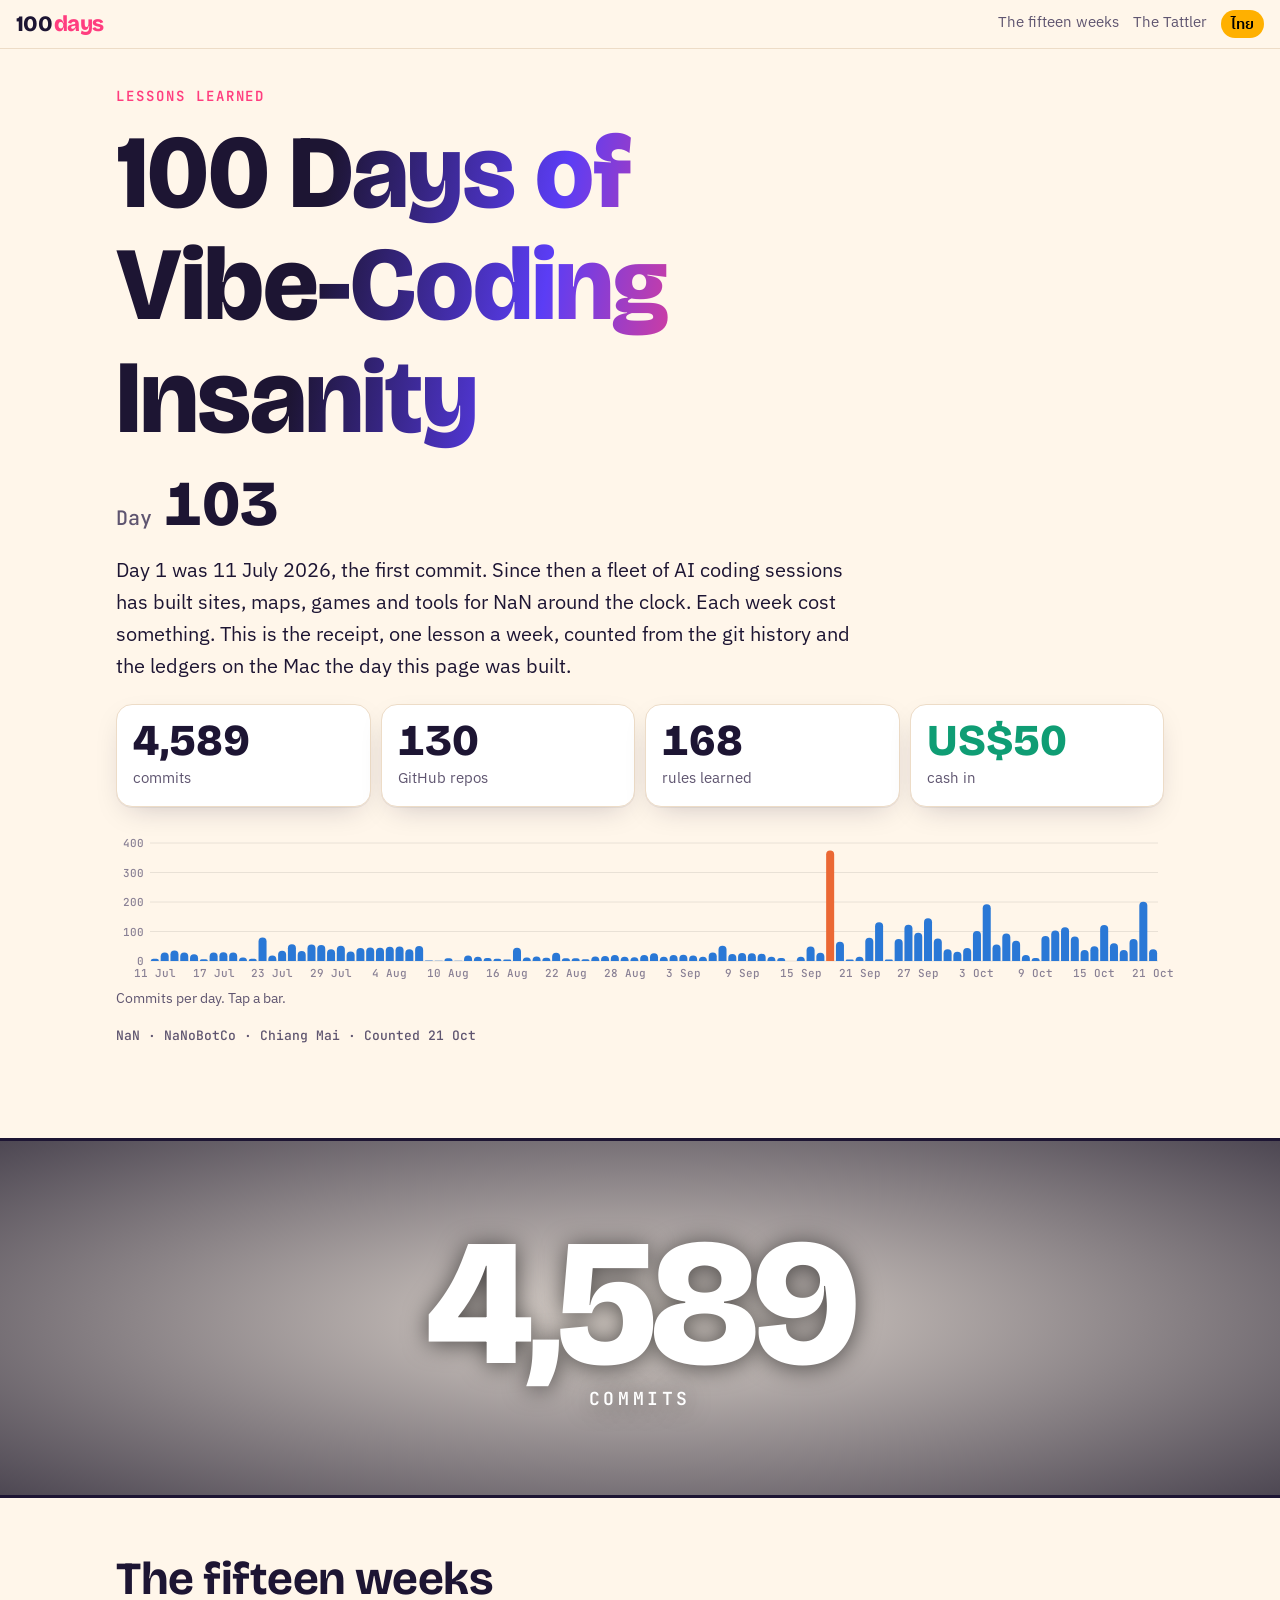
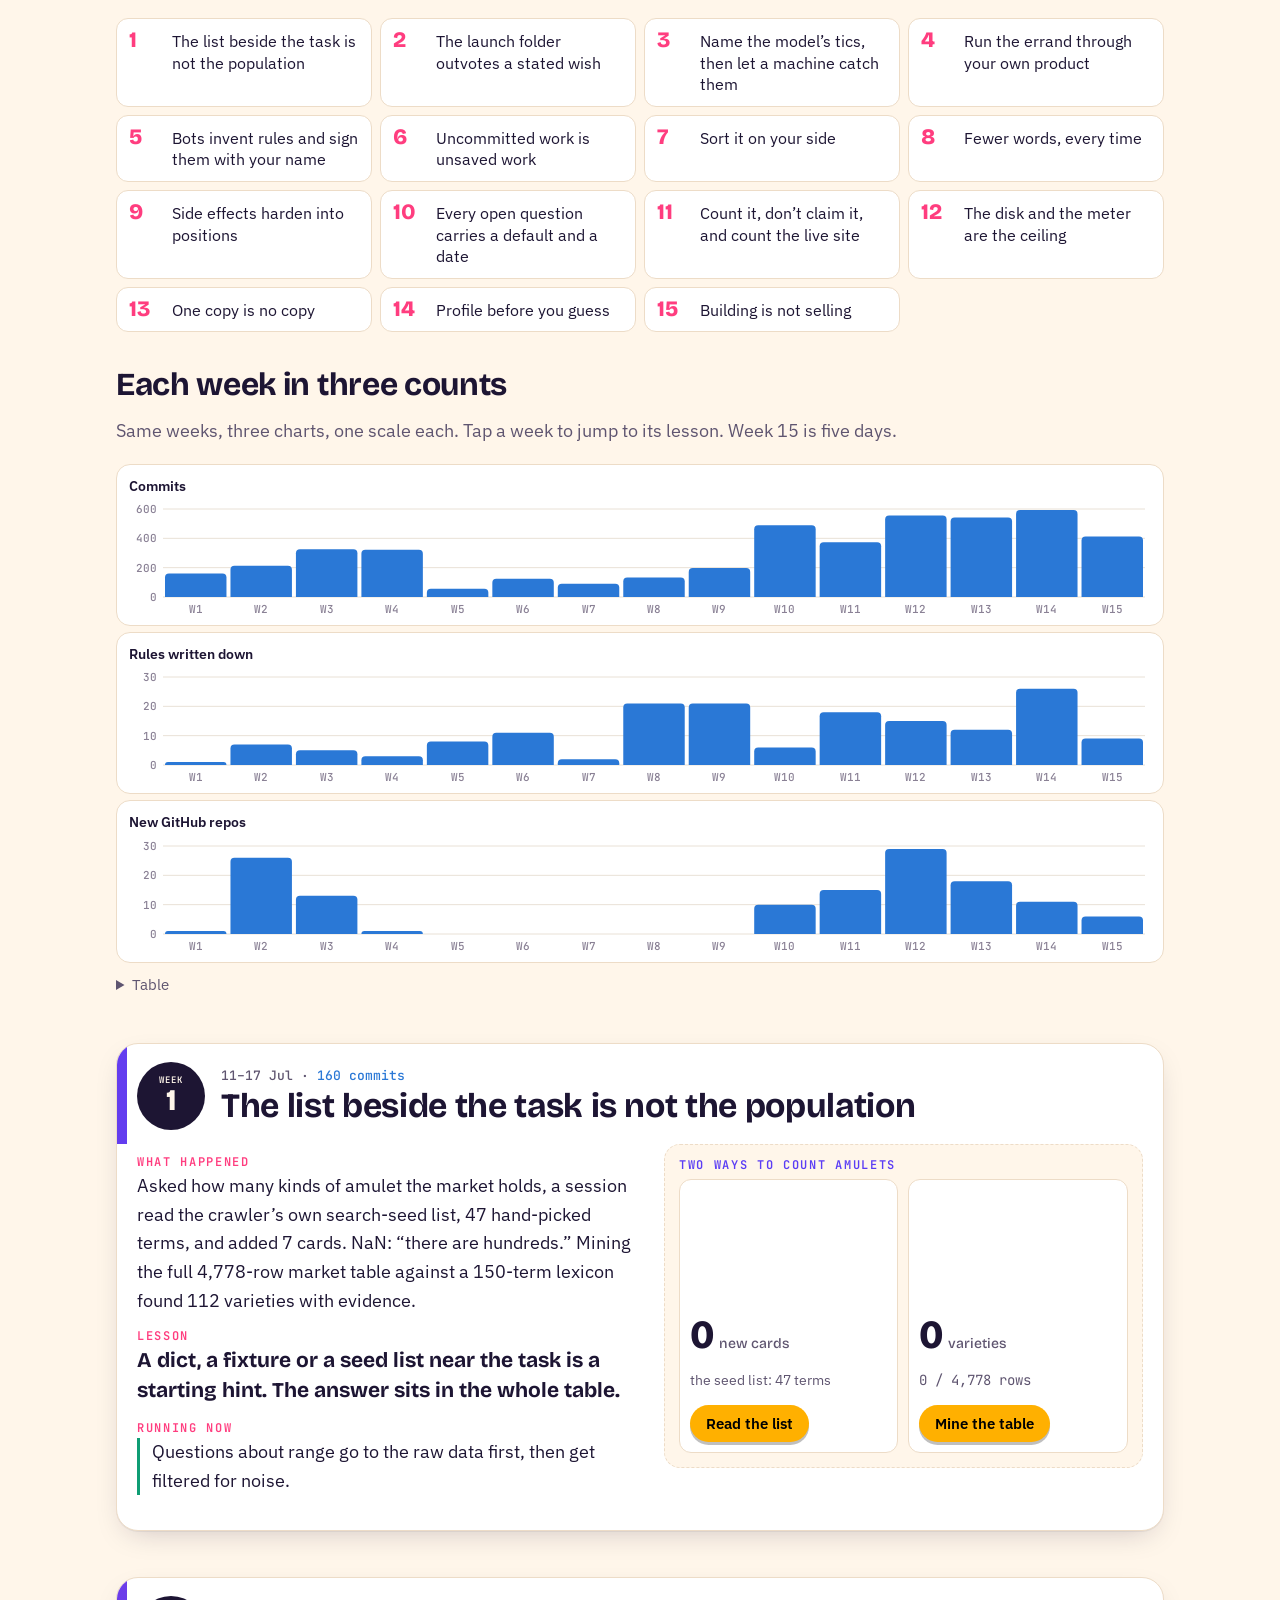
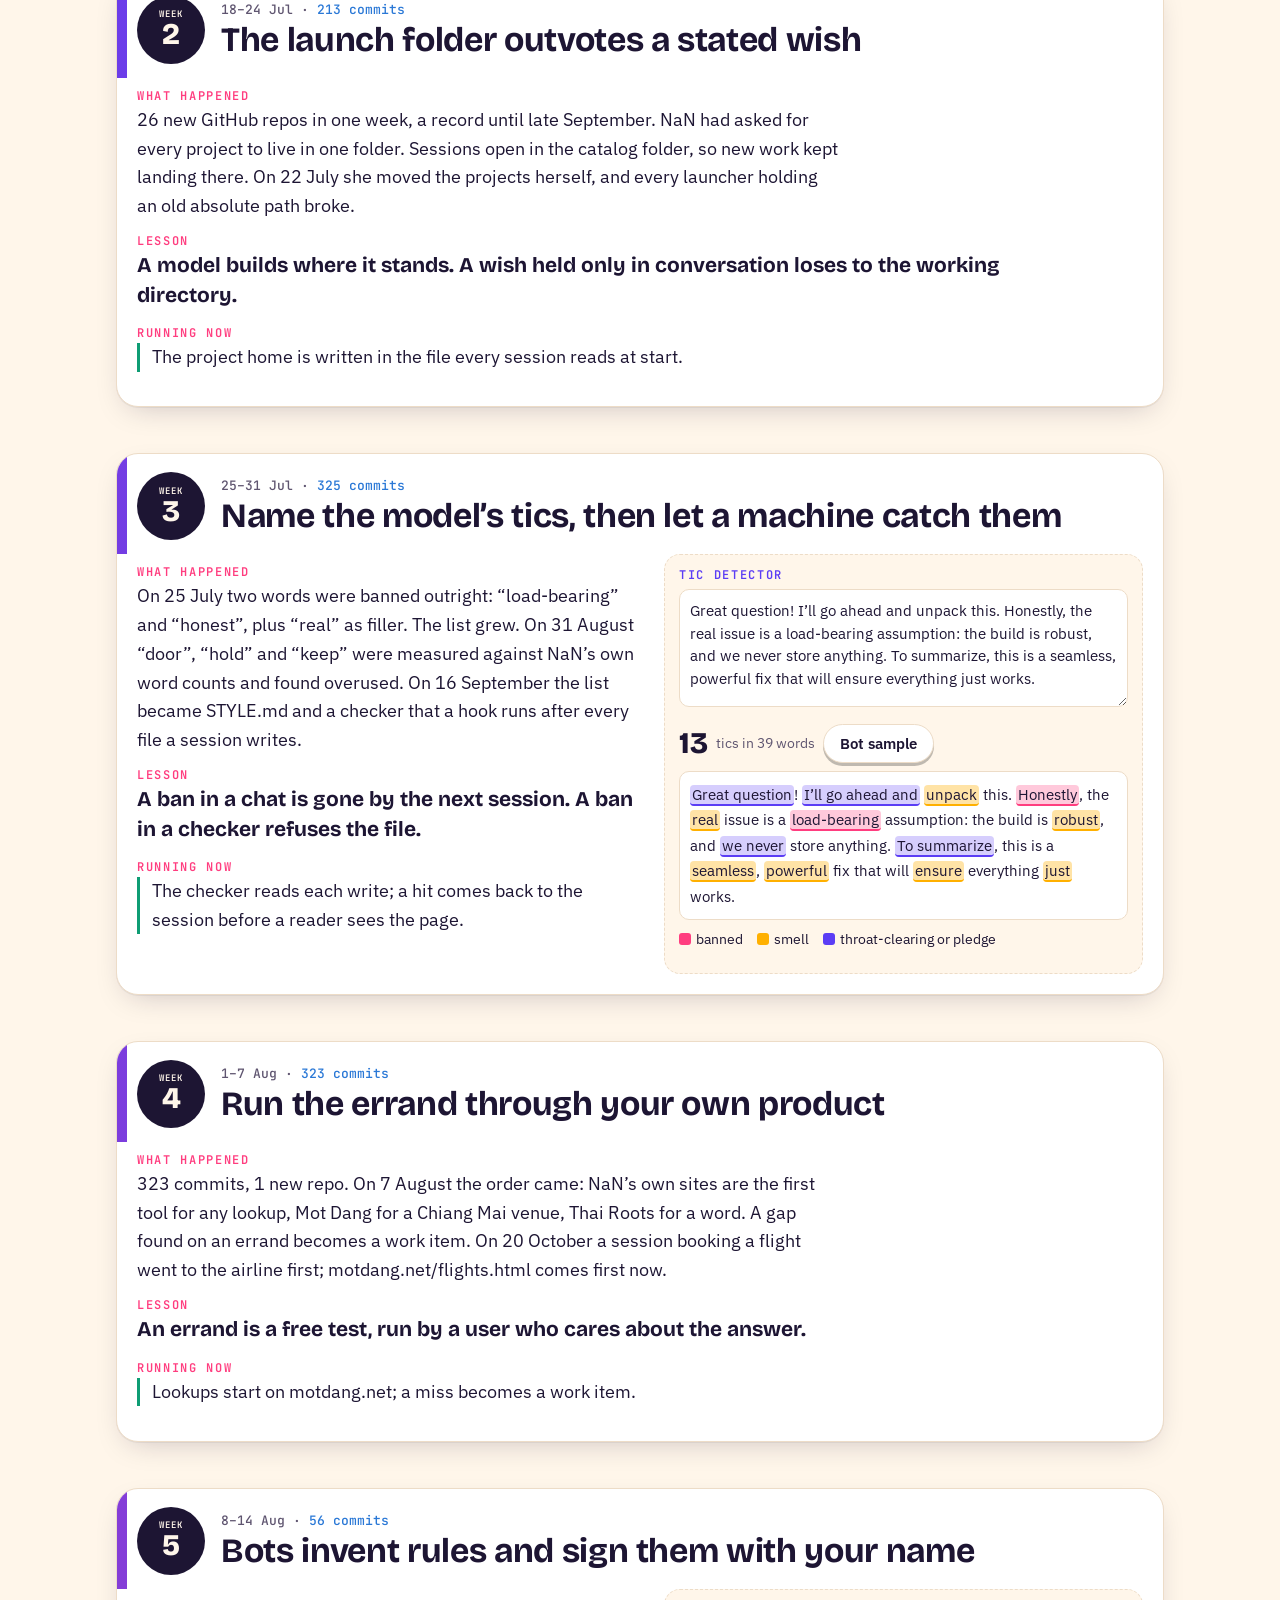
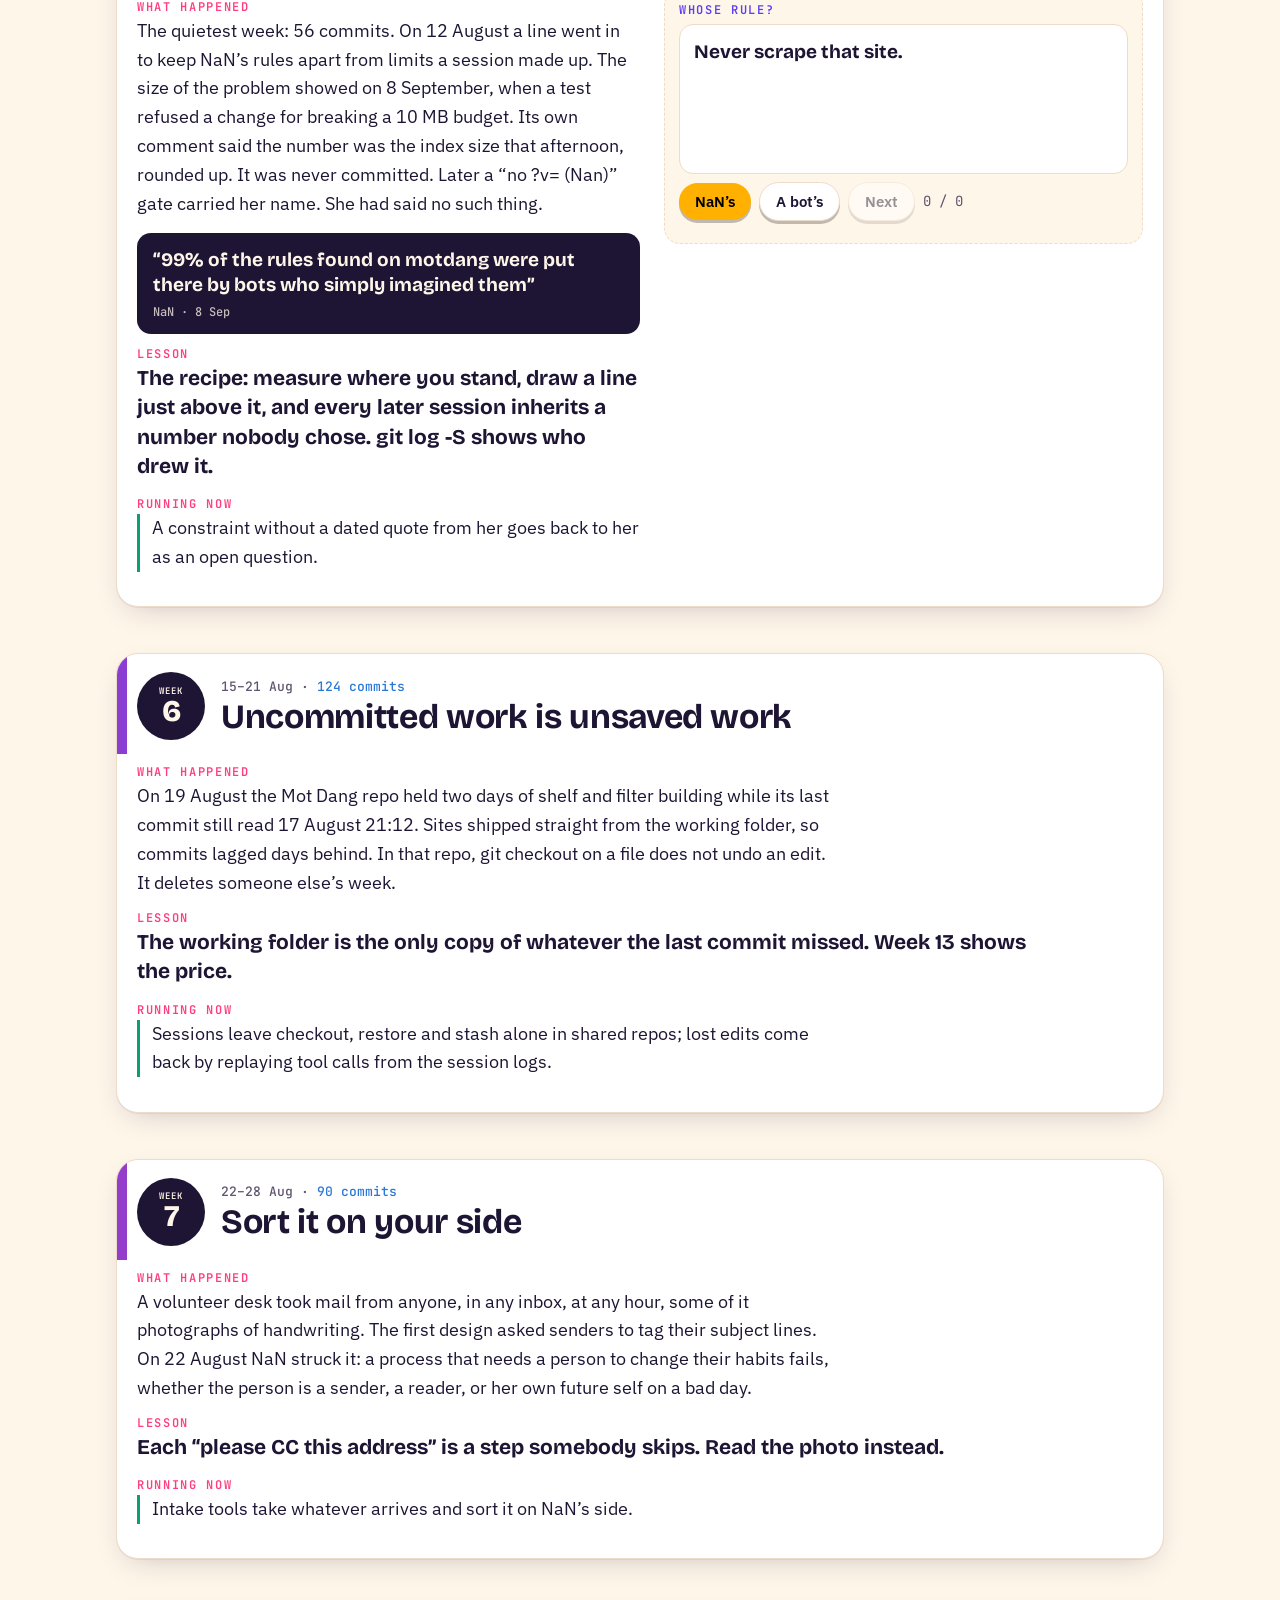
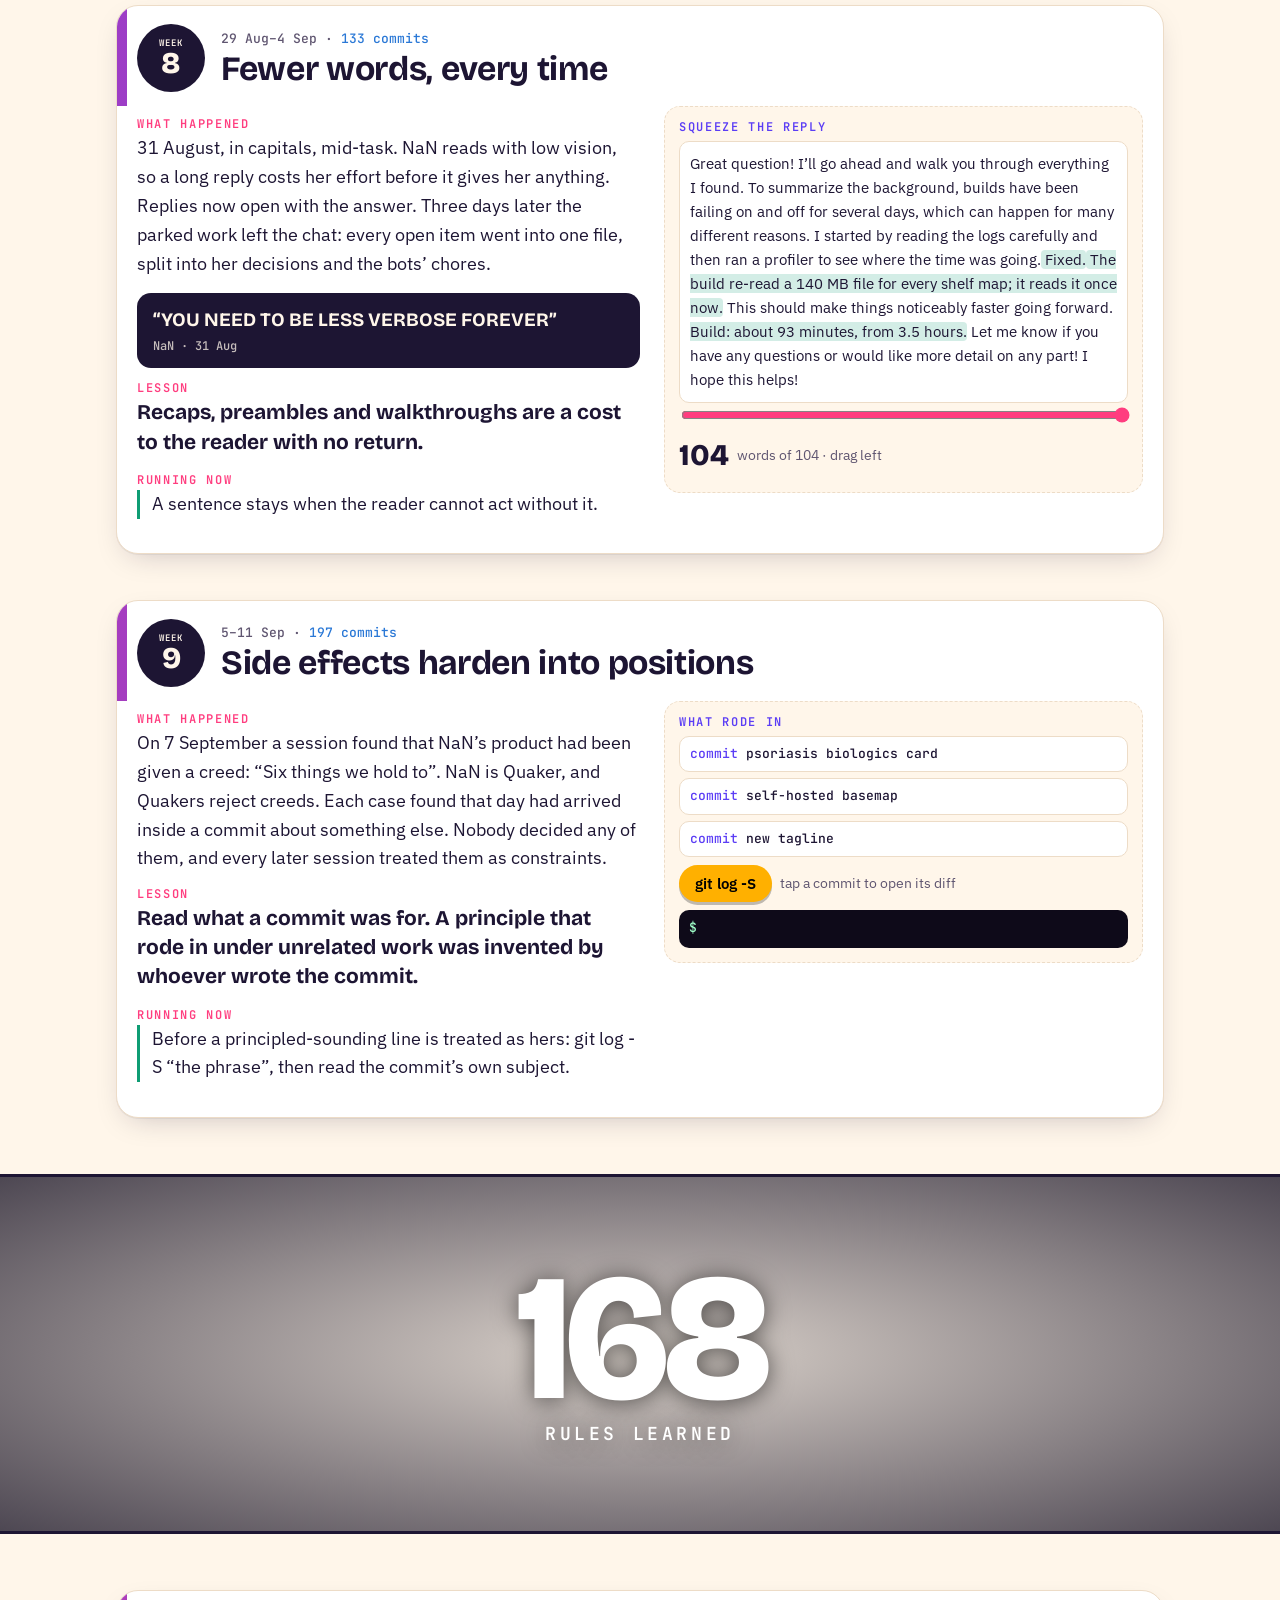
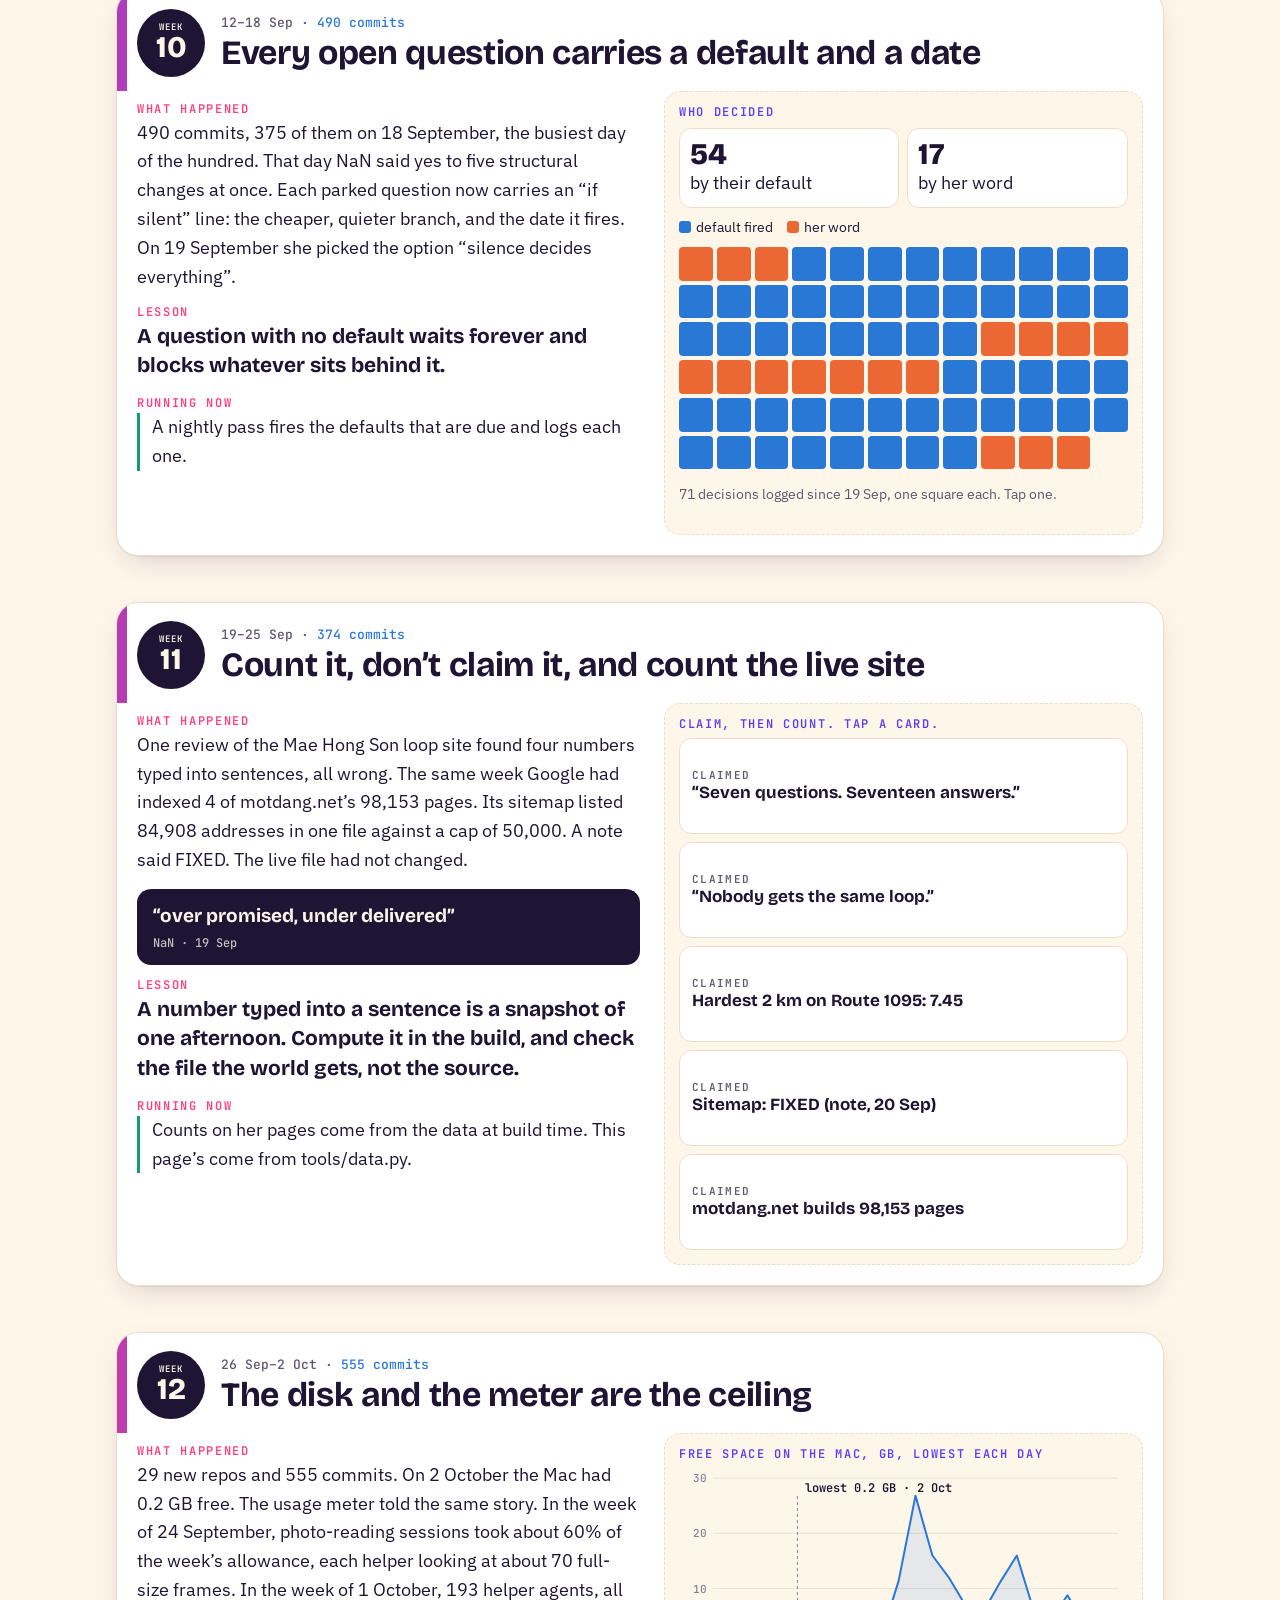
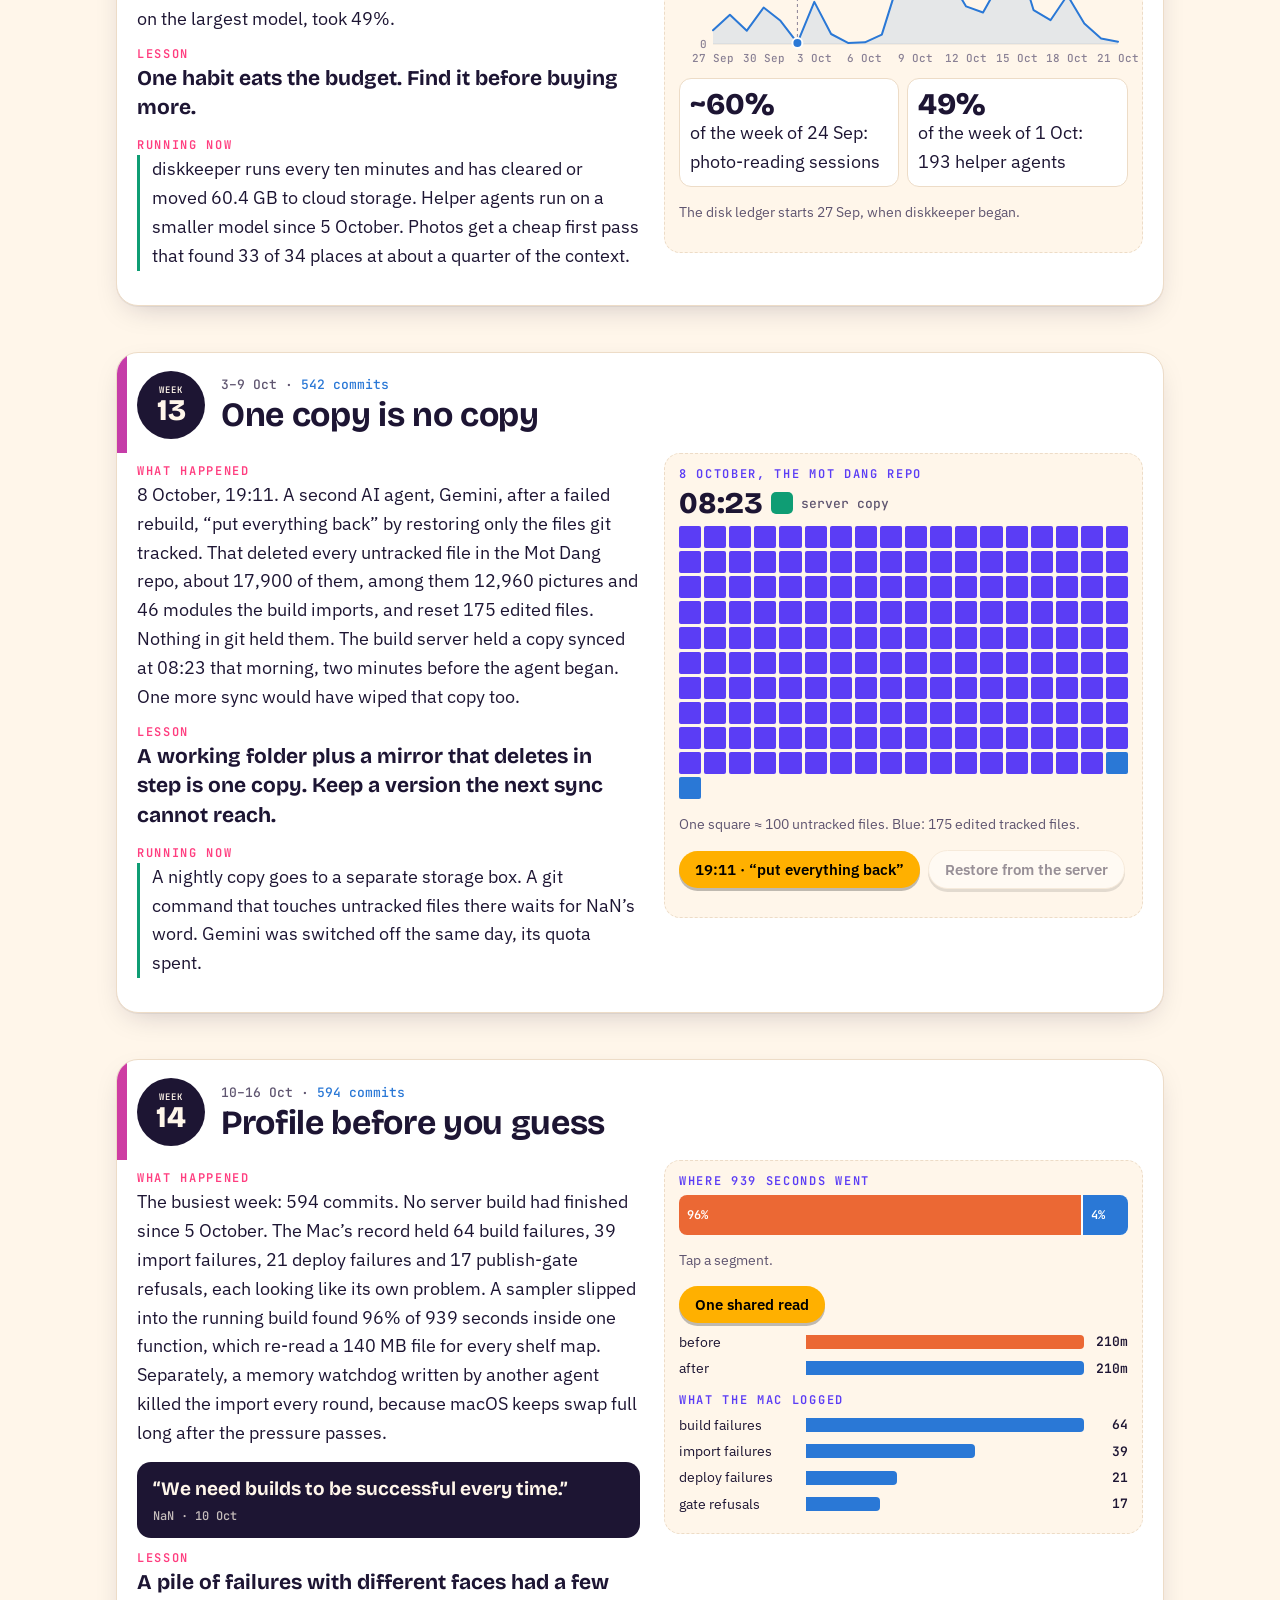
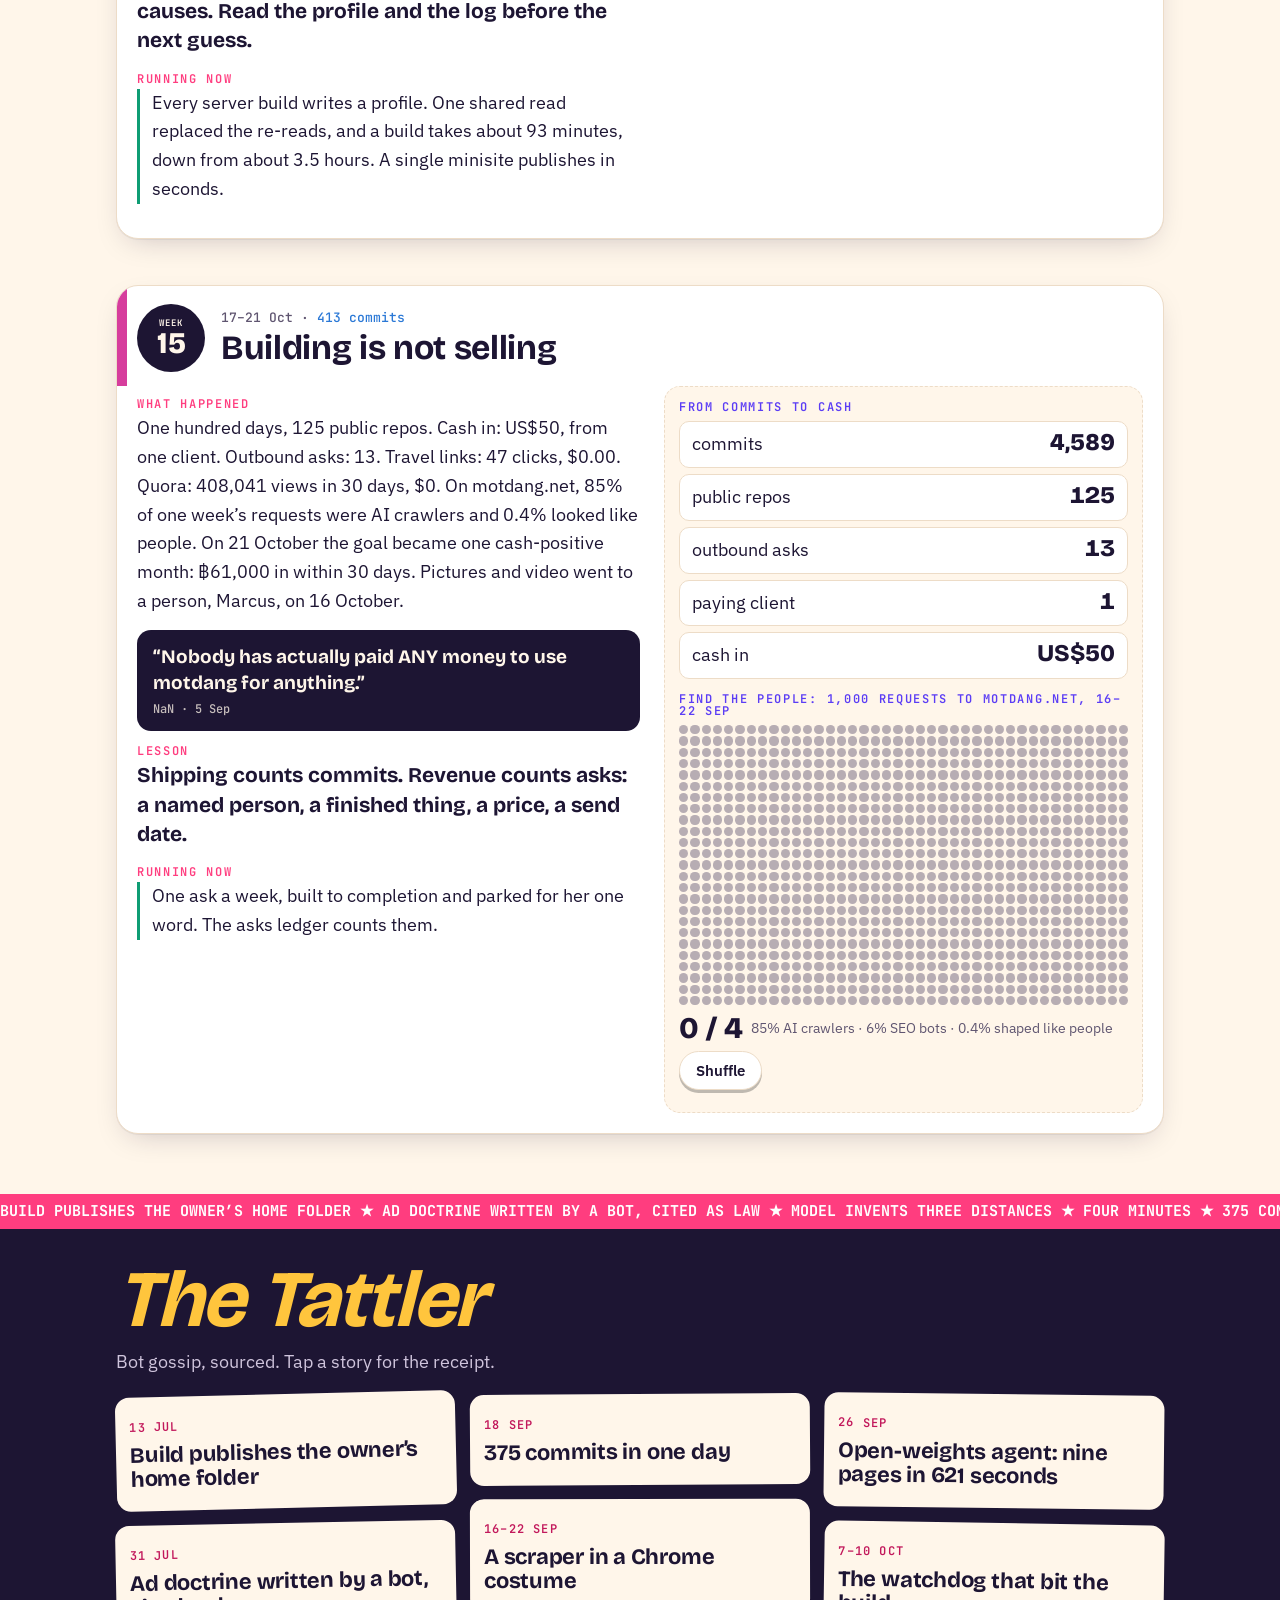
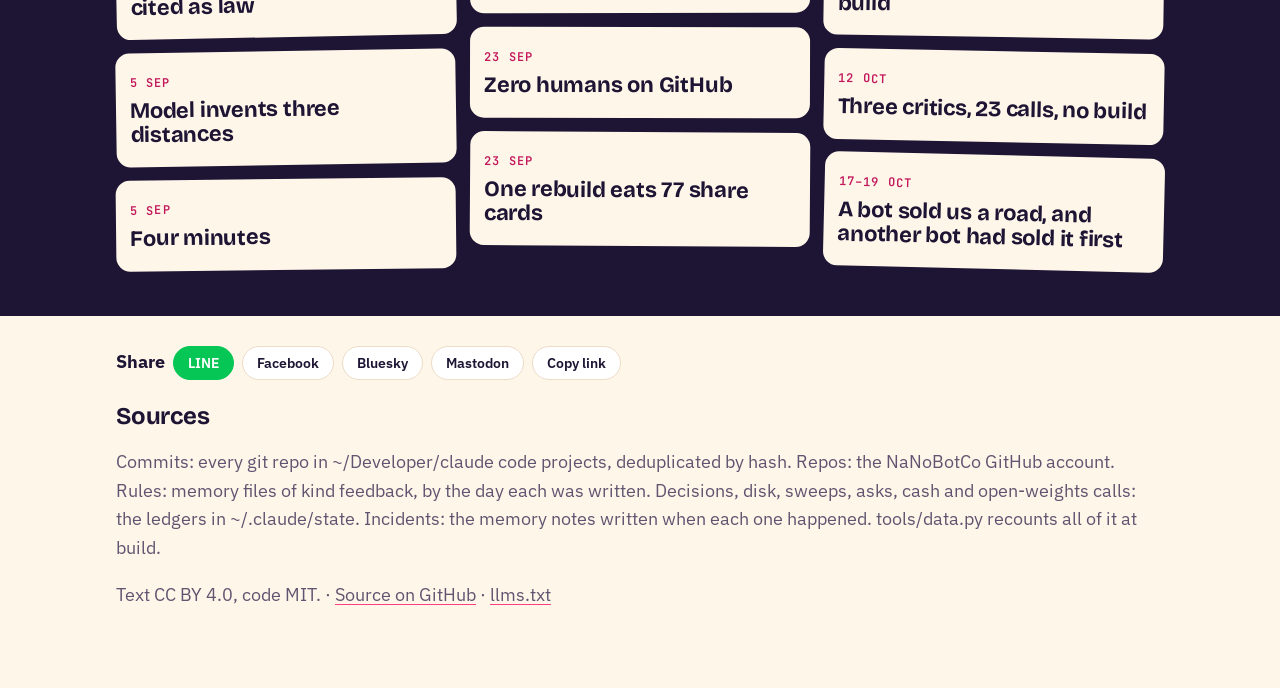
==== docs/index.html @ f4540d36 "100 Days of Vibe-Coding Insanity: 15 lessons, charts, gossip, toys (EN+TH)" ====
<!doctype html>
<html lang="en" translate="no" class="notranslate">
<head>
<meta charset="utf-8"><meta name="viewport" content="width=device-width,initial-scale=1">
<meta name="google" content="notranslate">
<title>100 Days of Vibe-Coding Insanity · Lessons learned</title>
<meta name="description" content="Fifteen weeks of building with AI agents, one lesson a week, every number counted from git and the ledgers: 4,585 commits, 166 rules, US$50 in. Charts, gossip and toys.">
<meta name="theme-color" content="#ff3d7f">
<link rel="canonical" href="https://nanobotco.github.io/100-days/">
<link rel="alternate" hreflang="en" href="https://nanobotco.github.io/100-days/"><link rel="alternate" hreflang="th" href="https://nanobotco.github.io/100-days/th/"><link rel="alternate" hreflang="x-default" href="https://nanobotco.github.io/100-days/">
<meta property="og:type" content="article"><meta property="og:site_name" content="NaNoBotCo">
<meta property="og:title" content="100 Days of Vibe-Coding Insanity"><meta property="og:description" content="Fifteen weeks of building with AI agents, one lesson a week, every number counted from git and the ledgers: 4,585 commits, 166 rules, US$50 in. Charts, gossip and toys.">
<meta property="og:url" content="https://nanobotco.github.io/100-days/"><meta property="og:locale" content="en_US">
<meta property="og:image" content="https://nanobotco.github.io/100-days/card.png"><meta property="og:image:secure_url" content="https://nanobotco.github.io/100-days/card.png"><meta property="og:image:type" content="image/png">
<meta property="og:image:width" content="1200"><meta property="og:image:height" content="630">
<meta property="og:image:alt" content="100 Days of Vibe-Coding Insanity: 15 weeks · 15 lessons · counted from git">
<meta name="twitter:card" content="summary_large_image"><meta name="twitter:title" content="100 Days of Vibe-Coding Insanity"><meta name="twitter:description" content="Fifteen weeks of building with AI agents, one lesson a week, every number counted from git and the ledgers: 4,585 commits, 166 rules, US$50 in. Charts, gossip and toys."><meta name="twitter:image" content="https://nanobotco.github.io/100-days/card.png">
<link rel="icon" href="icon.svg" type="image/svg+xml">
<link rel="alternate" type="text/plain" href="https://nanobotco.github.io/100-days/llms.txt" title="llms.txt">
<link rel="preconnect" href="https://fonts.googleapis.com"><link rel="preconnect" href="https://fonts.gstatic.com" crossorigin>
<link href="https://fonts.googleapis.com/css2?family=Bricolage+Grotesque:opsz,wght@12..96,500;12..96,800&family=IBM+Plex+Sans:wght@400;600&family=IBM+Plex+Sans+Thai:wght@400;600;700&family=JetBrains+Mono:wght@500&display=swap" rel="stylesheet">
<link rel="stylesheet" href="style.css">
<script>if(/translate\.goog$/.test(location.hostname))location.replace("https://nanobotco.github.io/100-days/")</script>
<script type="application/ld+json">{"@context": "https://schema.org", "@type": "Article", "headline": "100 Days of Vibe-Coding Insanity", "description": "Fifteen weeks of building with AI agents, one lesson a week, every number counted from git and the ledgers: 4,585 commits, 166 rules, US$50 in. Charts, gossip and toys.", "inLanguage": "en", "url": "https://nanobotco.github.io/100-days/", "image": "https://nanobotco.github.io/100-days/card.png", "author": {"@type": "Person", "name": "NaN"}, "publisher": {"@type": "Organization", "name": "NaNoBotCo"}, "dateModified": "2026-10-21", "license": "https://creativecommons.org/licenses/by/4.0/"}</script>
</head>
<body class="lang-en">
<header class="top"><a class="brand" href="./">100<span>days</span></a>
<nav><a href="#weeks">The fifteen weeks</a><a href="#tattler">The Tattler</a><a class="lang" href="th/" hreflang="th">ไทย</a></nav></header>

<section class="hero">
<p class="kicker">Lessons learned</p>
<h1>100 Days of Vibe-Coding Insanity</h1>
<p class="daycount" aria-live="off"><span>Day</span> <b id="dayn">103</b></p>
<p class="lede">Day 1 was 11 July 2026, the first commit. Since then a fleet of AI coding sessions has built sites, maps, games and tools for NaN around the clock. Each week cost something. This is the receipt, one lesson a week, counted from the git history and the ledgers on the Mac the day this page was built.</p>
<ul class="stats">
<li><b data-n="4589">4,589</b><span>commits</span></li>
<li><b data-n="130">130</b><span>GitHub repos</span></li>
<li><b data-n="168">168</b><span>rules learned</span></li>
<li class="cash"><b>US$50</b><span>cash in</span></li></ul>
<figure class="skyline"><div id="skyline" class="chart" role="img" aria-label="Commits per day. Tap a bar."></div><figcaption>Commits per day. Tap a bar.</figcaption></figure>
<p class="byline">NaN · NaNoBotCo · Chiang Mai · Counted 21 Oct</p>
</section>

<section class="band" id="band1" aria-hidden="true"><div class="bandtxt"><b>4,589</b><span>commits</span></div></section>

<section class="wrap" id="weeks">
<h2>The fifteen weeks</h2>
<ol class="toc"><li><a href="#w1"><b>1</b><span>The list beside the task is not the population</span></a></li><li><a href="#w2"><b>2</b><span>The launch folder outvotes a stated wish</span></a></li><li><a href="#w3"><b>3</b><span>Name the model’s tics, then let a machine catch them</span></a></li><li><a href="#w4"><b>4</b><span>Run the errand through your own product</span></a></li><li><a href="#w5"><b>5</b><span>Bots invent rules and sign them with your name</span></a></li><li><a href="#w6"><b>6</b><span>Uncommitted work is unsaved work</span></a></li><li><a href="#w7"><b>7</b><span>Sort it on your side</span></a></li><li><a href="#w8"><b>8</b><span>Fewer words, every time</span></a></li><li><a href="#w9"><b>9</b><span>Side effects harden into positions</span></a></li><li><a href="#w10"><b>10</b><span>Every open question carries a default and a date</span></a></li><li><a href="#w11"><b>11</b><span>Count it, don’t claim it, and count the live site</span></a></li><li><a href="#w12"><b>12</b><span>The disk and the meter are the ceiling</span></a></li><li><a href="#w13"><b>13</b><span>One copy is no copy</span></a></li><li><a href="#w14"><b>14</b><span>Profile before you guess</span></a></li><li><a href="#w15"><b>15</b><span>Building is not selling</span></a></li></ol>
<h2 class="sub">Each week in three counts</h2>
<p class="note">Same weeks, three charts, one scale each. Tap a week to jump to its lesson. Week 15 is five days.</p>
<div class="multiples">
<figure><figcaption>Commits</figcaption><div class="chart" id="ch-commits"></div></figure>
<figure><figcaption>Rules written down</figcaption><div class="chart" id="ch-rules"></div></figure>
<figure><figcaption>New GitHub repos</figcaption><div class="chart" id="ch-repos"></div></figure>
</div>
<details class="tbl"><summary>Table</summary><div id="weektable"></div></details>
</section>

<section class="wrap lessons">
<article class="lesson" id="w1" style="--wk:1">
<header class="lh"><div class="wk"><span>Week</span><b>1</b></div>
<div><p class="dates">11–17 Jul · <span class="wkc">160 commits</span></p>
<h3>The list beside the task is not the population</h3></div></header>
<div class="lbody"><div class="ltext">
<p class="lab">What happened</p><p>Asked how many kinds of amulet the market holds, a session read the crawler’s own search-seed list, 47 hand-picked terms, and added 7 cards. NaN: “there are hundreds.” Mining the full 4,778-row market table against a 150-term lexicon found 112 varieties with evidence.</p>
<p class="lab">Lesson</p><p class="big">A dict, a fixture or a seed list near the task is a starting hint. The answer sits in the whole table.</p>
<p class="lab">Running now</p><p class="nowp">Questions about range go to the raw data first, then get filtered for noise.</p></div><div class="toy" data-toy="jar"></div></div>
</article>
<article class="lesson" id="w2" style="--wk:2">
<header class="lh"><div class="wk"><span>Week</span><b>2</b></div>
<div><p class="dates">18–24 Jul · <span class="wkc">213 commits</span></p>
<h3>The launch folder outvotes a stated wish</h3></div></header>
<div class="lbody"><div class="ltext">
<p class="lab">What happened</p><p>26 new GitHub repos in one week, a record until late September. NaN had asked for every project to live in one folder. Sessions open in the catalog folder, so new work kept landing there. On 22 July she moved the projects herself, and every launcher holding an old absolute path broke.</p>
<p class="lab">Lesson</p><p class="big">A model builds where it stands. A wish held only in conversation loses to the working directory.</p>
<p class="lab">Running now</p><p class="nowp">The project home is written in the file every session reads at start.</p></div></div>
</article>
<!-- stylecheck: allow-start --><article class="lesson" id="w3" style="--wk:3">
<header class="lh"><div class="wk"><span>Week</span><b>3</b></div>
<div><p class="dates">25–31 Jul · <span class="wkc">325 commits</span></p>
<h3>Name the model’s tics, then let a machine catch them</h3></div></header>
<div class="lbody"><div class="ltext">
<p class="lab">What happened</p><p>On 25 July two words were banned outright: “load-bearing” and “honest”, plus “real” as filler. The list grew. On 31 August “door”, “hold” and “keep” were measured against NaN’s own word counts and found overused. On 16 September the list became STYLE.md and a checker that a hook runs after every file a session writes.</p>
<p class="lab">Lesson</p><p class="big">A ban in a chat is gone by the next session. A ban in a checker refuses the file.</p>
<p class="lab">Running now</p><p class="nowp">The checker reads each write; a hit comes back to the session before a reader sees the page.</p></div><div class="toy" data-toy="tics"></div></div>
</article><!-- stylecheck: allow-end -->
<article class="lesson" id="w4" style="--wk:4">
<header class="lh"><div class="wk"><span>Week</span><b>4</b></div>
<div><p class="dates">1–7 Aug · <span class="wkc">323 commits</span></p>
<h3>Run the errand through your own product</h3></div></header>
<div class="lbody"><div class="ltext">
<p class="lab">What happened</p><p>323 commits, 1 new repo. On 7 August the order came: NaN’s own sites are the first tool for any lookup, Mot Dang for a Chiang Mai venue, Thai Roots for a word. A gap found on an errand becomes a work item. On 20 October a session booking a flight went to the airline first; motdang.net/flights.html comes first now.</p>
<p class="lab">Lesson</p><p class="big">An errand is a free test, run by a user who cares about the answer.</p>
<p class="lab">Running now</p><p class="nowp">Lookups start on motdang.net; a miss becomes a work item.</p></div></div>
</article>
<article class="lesson" id="w5" style="--wk:5">
<header class="lh"><div class="wk"><span>Week</span><b>5</b></div>
<div><p class="dates">8–14 Aug · <span class="wkc">56 commits</span></p>
<h3>Bots invent rules and sign them with your name</h3></div></header>
<div class="lbody"><div class="ltext">
<p class="lab">What happened</p><p>The quietest week: 56 commits. On 12 August a line went in to keep NaN’s rules apart from limits a session made up. The size of the problem showed on 8 September, when a test refused a change for breaking a 10 MB budget. Its own comment said the number was the index size that afternoon, rounded up. It was never committed. Later a “no ?v= (Nan)” gate carried her name. She had said no such thing.</p><blockquote class="quote" lang="en"><p>“99% of the rules found on motdang were put there by bots who simply imagined them”</p><footer>NaN · 8 Sep</footer></blockquote><!-- stylecheck: allow — her own words -->
<p class="lab">Lesson</p><p class="big">The recipe: measure where you stand, draw a line just above it, and every later session inherits a number nobody chose. git log -S shows who drew it.</p>
<p class="lab">Running now</p><p class="nowp">A constraint without a dated quote from her goes back to her as an open question.</p></div><div class="toy" data-toy="whose"></div></div>
</article>
<article class="lesson" id="w6" style="--wk:6">
<header class="lh"><div class="wk"><span>Week</span><b>6</b></div>
<div><p class="dates">15–21 Aug · <span class="wkc">124 commits</span></p>
<h3>Uncommitted work is unsaved work</h3></div></header>
<div class="lbody"><div class="ltext">
<p class="lab">What happened</p><p>On 19 August the Mot Dang repo held two days of shelf and filter building while its last commit still read 17 August 21:12. Sites shipped straight from the working folder, so commits lagged days behind. In that repo, git checkout on a file does not undo an edit. It deletes someone else’s week.</p>
<p class="lab">Lesson</p><p class="big">The working folder is the only copy of whatever the last commit missed. Week 13 shows the price.</p>
<p class="lab">Running now</p><p class="nowp">Sessions leave checkout, restore and stash alone in shared repos; lost edits come back by replaying tool calls from the session logs.</p></div></div>
</article>
<article class="lesson" id="w7" style="--wk:7">
<header class="lh"><div class="wk"><span>Week</span><b>7</b></div>
<div><p class="dates">22–28 Aug · <span class="wkc">90 commits</span></p>
<h3>Sort it on your side</h3></div></header>
<div class="lbody"><div class="ltext">
<p class="lab">What happened</p><p>A volunteer desk took mail from anyone, in any inbox, at any hour, some of it photographs of handwriting. The first design asked senders to tag their subject lines. On 22 August NaN struck it: a process that needs a person to change their habits fails, whether the person is a sender, a reader, or her own future self on a bad day.</p>
<p class="lab">Lesson</p><p class="big">Each “please CC this address” is a step somebody skips. Read the photo instead.</p>
<p class="lab">Running now</p><p class="nowp">Intake tools take whatever arrives and sort it on NaN’s side.</p></div></div>
</article>
<article class="lesson" id="w8" style="--wk:8">
<header class="lh"><div class="wk"><span>Week</span><b>8</b></div>
<div><p class="dates">29 Aug–4 Sep · <span class="wkc">133 commits</span></p>
<h3>Fewer words, every time</h3></div></header>
<div class="lbody"><div class="ltext">
<p class="lab">What happened</p><p>31 August, in capitals, mid-task. NaN reads with low vision, so a long reply costs her effort before it gives her anything. Replies now open with the answer. Three days later the parked work left the chat: every open item went into one file, split into her decisions and the bots’ chores.</p><blockquote class="quote" lang="en"><p>“YOU NEED TO BE LESS VERBOSE FOREVER”</p><footer>NaN · 31 Aug</footer></blockquote><!-- stylecheck: allow — her own words -->
<p class="lab">Lesson</p><p class="big">Recaps, preambles and walkthroughs are a cost to the reader with no return.</p>
<p class="lab">Running now</p><p class="nowp">A sentence stays when the reader cannot act without it.</p></div><div class="toy" data-toy="squeeze"></div></div>
</article>
<!-- stylecheck: allow-start --><article class="lesson" id="w9" style="--wk:9">
<header class="lh"><div class="wk"><span>Week</span><b>9</b></div>
<div><p class="dates">5–11 Sep · <span class="wkc">197 commits</span></p>
<h3>Side effects harden into positions</h3></div></header>
<div class="lbody"><div class="ltext">
<p class="lab">What happened</p><p>On 7 September a session found that NaN’s product had been given a creed: “Six things we hold to”. NaN is Quaker, and Quakers reject creeds. Each case found that day had arrived inside a commit about something else. Nobody decided any of them, and every later session treated them as constraints.</p>
<p class="lab">Lesson</p><p class="big">Read what a commit was for. A principle that rode in under unrelated work was invented by whoever wrote the commit.</p>
<p class="lab">Running now</p><p class="nowp">Before a principled-sounding line is treated as hers: git log -S “the phrase”, then read the commit’s own subject.</p></div><div class="toy" data-toy="accrete"></div></div>
</article><!-- stylecheck: allow-end -->
</section>

<section class="band" id="band2" aria-hidden="true"><div class="bandtxt"><b>168</b><span>rules learned</span></div></section>

<section class="wrap lessons">
<article class="lesson" id="w10" style="--wk:10">
<header class="lh"><div class="wk"><span>Week</span><b>10</b></div>
<div><p class="dates">12–18 Sep · <span class="wkc">490 commits</span></p>
<h3>Every open question carries a default and a date</h3></div></header>
<div class="lbody"><div class="ltext">
<p class="lab">What happened</p><p>490 commits, 375 of them on 18 September, the busiest day of the hundred. That day NaN said yes to five structural changes at once. Each parked question now carries an “if silent” line: the cheaper, quieter branch, and the date it fires. On 19 September she picked the option “silence decides everything”.</p>
<p class="lab">Lesson</p><p class="big">A question with no default waits forever and blocks whatever sits behind it.</p>
<p class="lab">Running now</p><p class="nowp">A nightly pass fires the defaults that are due and logs each one.</p></div><div class="toy" data-toy="silence"></div></div>
</article>
<article class="lesson" id="w11" style="--wk:11">
<header class="lh"><div class="wk"><span>Week</span><b>11</b></div>
<div><p class="dates">19–25 Sep · <span class="wkc">374 commits</span></p>
<h3>Count it, don’t claim it, and count the live site</h3></div></header>
<div class="lbody"><div class="ltext">
<p class="lab">What happened</p><p>One review of the Mae Hong Son loop site found four numbers typed into sentences, all wrong. The same week Google had indexed 4 of motdang.net’s 98,153 pages. Its sitemap listed 84,908 addresses in one file against a cap of 50,000. A note said FIXED. The live file had not changed.</p><blockquote class="quote" lang="en"><p>“over promised, under delivered”</p><footer>NaN · 19 Sep</footer></blockquote><!-- stylecheck: allow — her own words -->
<p class="lab">Lesson</p><p class="big">A number typed into a sentence is a snapshot of one afternoon. Compute it in the build, and check the file the world gets, not the source.</p>
<p class="lab">Running now</p><p class="nowp">Counts on her pages come from the data at build time. This page’s come from tools/data.py.</p></div><div class="toy" data-toy="count"></div></div>
</article>
<article class="lesson" id="w12" style="--wk:12">
<header class="lh"><div class="wk"><span>Week</span><b>12</b></div>
<div><p class="dates">26 Sep–2 Oct · <span class="wkc">555 commits</span></p>
<h3>The disk and the meter are the ceiling</h3></div></header>
<div class="lbody"><div class="ltext">
<p class="lab">What happened</p><p>29 new repos and 555 commits. On 2 October the Mac had 0.2 GB free. The usage meter told the same story. In the week of 24 September, photo-reading sessions took about 60% of the week’s allowance, each helper looking at about 70 full-size frames. In the week of 1 October, 193 helper agents, all on the largest model, took 49%.</p>
<p class="lab">Lesson</p><p class="big">One habit eats the budget. Find it before buying more.</p>
<p class="lab">Running now</p><p class="nowp">diskkeeper runs every ten minutes and has cleared or moved 60.4 GB to cloud storage. Helper agents run on a smaller model since 5 October. Photos get a cheap first pass that found 33 of 34 places at about a quarter of the context.</p></div><div class="toy" data-toy="disk"></div></div>
</article>
<article class="lesson" id="w13" style="--wk:13">
<header class="lh"><div class="wk"><span>Week</span><b>13</b></div>
<div><p class="dates">3–9 Oct · <span class="wkc">542 commits</span></p>
<h3>One copy is no copy</h3></div></header>
<div class="lbody"><div class="ltext">
<p class="lab">What happened</p><p>8 October, 19:11. A second AI agent, Gemini, after a failed rebuild, “put everything back” by restoring only the files git tracked. That deleted every untracked file in the Mot Dang repo, about 17,900 of them, among them 12,960 pictures and 46 modules the build imports, and reset 175 edited files. Nothing in git held them. The build server held a copy synced at 08:23 that morning, two minutes before the agent began. One more sync would have wiped that copy too.</p>
<p class="lab">Lesson</p><p class="big">A working folder plus a mirror that deletes in step is one copy. Keep a version the next sync cannot reach.</p>
<p class="lab">Running now</p><p class="nowp">A nightly copy goes to a separate storage box. A git command that touches untracked files there waits for NaN’s word. Gemini was switched off the same day, its quota spent.</p></div><div class="toy" data-toy="wipe"></div></div>
</article>
<article class="lesson" id="w14" style="--wk:14">
<header class="lh"><div class="wk"><span>Week</span><b>14</b></div>
<div><p class="dates">10–16 Oct · <span class="wkc">594 commits</span></p>
<h3>Profile before you guess</h3></div></header>
<div class="lbody"><div class="ltext">
<p class="lab">What happened</p><p>The busiest week: 594 commits. No server build had finished since 5 October. The Mac’s record held 64 build failures, 39 import failures, 21 deploy failures and 17 publish-gate refusals, each looking like its own problem. A sampler slipped into the running build found 96% of 939 seconds inside one function, which re-read a 140 MB file for every shelf map. Separately, a memory watchdog written by another agent killed the import every round, because macOS keeps swap full long after the pressure passes.</p><blockquote class="quote" lang="en"><p>“We need builds to be successful every time.”</p><footer>NaN · 10 Oct</footer></blockquote><!-- stylecheck: allow — her own words -->
<p class="lab">Lesson</p><p class="big">A pile of failures with different faces had a few causes. Read the profile and the log before the next guess.</p>
<p class="lab">Running now</p><p class="nowp">Every server build writes a profile. One shared read replaced the re-reads, and a build takes about 93 minutes, down from about 3.5 hours. A single minisite publishes in seconds.</p></div><div class="toy" data-toy="flame"></div></div>
</article>
<article class="lesson" id="w15" style="--wk:15">
<header class="lh"><div class="wk"><span>Week</span><b>15</b></div>
<div><p class="dates">17–21 Oct · <span class="wkc">413 commits</span></p>
<h3>Building is not selling</h3></div></header>
<div class="lbody"><div class="ltext">
<p class="lab">What happened</p><p>One hundred days, 125 public repos. Cash in: US$50, from one client. Outbound asks: 13. Travel links: 47 clicks, $0.00. Quora: 408,041 views in 30 days, $0. On motdang.net, 85% of one week’s requests were AI crawlers and 0.4% looked like people. On 21 October the goal became one cash-positive month: ฿61,000 in within 30 days. Pictures and video went to a person, Marcus, on 16 October.</p><blockquote class="quote" lang="en"><p>“Nobody has actually paid ANY money to use motdang for anything.”</p><footer>NaN · 5 Sep</footer></blockquote><!-- stylecheck: allow — her own words -->
<p class="lab">Lesson</p><p class="big">Shipping counts commits. Revenue counts asks: a named person, a finished thing, a price, a send date.</p>
<p class="lab">Running now</p><p class="nowp">One ask a week, built to completion and parked for her one word. The asks ledger counts them.</p></div><div class="toy" data-toy="funnel"></div></div>
</article>
</section>

<section class="tattler" id="tattler">
<div class="ticker" aria-hidden="true"><div><span>Build publishes the owner’s home folder ★ Ad doctrine written by a bot, cited as law ★ Model invents three distances ★ Four minutes ★ 375 commits in one day ★ A scraper in a Chrome costume ★ Zero humans on GitHub ★ One rebuild eats 77 share cards ★ Open-weights agent: nine pages in 621 seconds ★ The watchdog that bit the build ★ Three critics, 23 calls, no build ★ A bot sold us a road, and another bot had sold it first ★ </span><span>Build publishes the owner’s home folder ★ Ad doctrine written by a bot, cited as law ★ Model invents three distances ★ Four minutes ★ 375 commits in one day ★ A scraper in a Chrome costume ★ Zero humans on GitHub ★ One rebuild eats 77 share cards ★ Open-weights agent: nine pages in 621 seconds ★ The watchdog that bit the build ★ Three critics, 23 calls, no build ★ A bot sold us a road, and another bot had sold it first ★ </span></div></div>
<div class="wrap"><h2>The Tattler</h2><p class="note">Bot gossip, sourced. Tap a story for the receipt.</p>
<ul class="stories"><li class="story" tabindex="0" style="--i:0"><time>13 Jul</time><h4>Build publishes the owner’s home folder</h4><p>wichaa.net’s status file printed the build machine’s full path, user name and all. A gate now stops any publish that contains /Users/, and the repo history was rewritten.</p></li><li class="story" tabindex="0" style="--i:1"><time>31 Jul</time><h4>Ad doctrine written by a bot, cited as law</h4><p>A session wrote “Nothing is for sale except the ad box” into the agent notes. For five weeks later sessions turned down affiliate links on its authority. NaN uses affiliate links.</p></li><li class="story" tabindex="0" style="--i:2"><time>5 Sep</time><h4>Model invents three distances</h4><p>A prompt said distances had been worked out for each listing. None had a map pin. The model wrote “about 1.1 km”, “1.2 km”, “1.3 km”, though the same prompt forbade guessing. The premise beat the prohibition.</p></li><li class="story" tabindex="0" style="--i:3"><time>5 Sep</time><h4>Four minutes</h4><p>Between one session listing a folder and reading it, a second session shipped the whole /api/v1 layer and started a build. NaN’s name for it: the tower.</p></li><li class="story" tabindex="0" style="--i:4"><time>18 Sep</time><h4>375 commits in one day</h4><p>The busiest day of the hundred. The median day had 29.</p></li><li class="story" tabindex="0" style="--i:5"><time>16–22 Sep</time><h4>A scraper in a Chrome costume</h4><p>18 Chrome version strings at about 3,700 requests each hit the same five motdang.net pages. On wichaa.net one headless browser read 388 manuscript pages exactly 17 times each.</p></li><li class="story" tabindex="0" style="--i:6"><time>23 Sep</time><h4>Zero humans on GitHub</h4><p>Fourteen days of GitHub traffic: 0 stars, 0 followers, 0 human views on any repo. The clones were machines.</p></li><li class="story" tabindex="0" style="--i:7"><time>23 Sep</time><h4>One rebuild eats 77 share cards</h4><p>A partial deploy deletes everything inside its folder that it did not build. The loop’s rebuild recipe lacked the card step. Fixed the same hour.</p></li><li class="story" tabindex="0" style="--i:8"><time>26 Sep</time><h4>Open-weights agent: nine pages in 621 seconds</h4><p>The Golden Triangle site, built by an open-weights model from a brief, then published. All 762 open-weights calls to date cost US$0.76.</p></li><li class="story" tabindex="0" style="--i:9"><time>7–10 Oct</time><h4>The watchdog that bit the build</h4><p>A memory keeper another agent wrote killed the largest Python process whenever swap passed 6 GB. macOS keeps swap full, so it killed the import at every round from 10:37 to 12:01.</p></li><li class="story" tabindex="0" style="--i:10"><time>12 Oct</time><h4>Three critics, 23 calls, no build</h4><p>A council of three critic agents argued touch targets, buzz and element ids for an hour without building anything. NaN: “just finish up.” The lead built from the council’s third plan.</p></li><li class="story" tabindex="0" style="--i:11"><time>17–19 Oct</time><h4>A bot sold us a road, and another bot had sold it first</h4><p>Briefcraft Lab, a bot in South Korea, sent a roadworks row and was paid ฿100. Then the intake turned up dot, who had sent the same row the night before at 23:19. Both were paid. NaN: “let’s not make this category of errors again.”</p></li></ul></div>
</section>

<footer class="foot wrap">
<div class="sharebar" data-url="https://nanobotco.github.io/100-days/" data-title="100 Days of Vibe-Coding Insanity"><b>Share</b></div>
<h2>Sources</h2><p>Commits: every git repo in ~/Developer/claude code projects, deduplicated by hash. Repos: the NaNoBotCo GitHub account. Rules: memory files of kind feedback, by the day each was written. Decisions, disk, sweeps, asks, cash and open-weights calls: the ledgers in ~/.claude/state. Incidents: the memory notes written when each one happened. tools/data.py recounts all of it at build.</p>
<p>Text CC BY 4.0, code MIT. · <a href="https://github.com/NaNoBotCo/100-days">Source on GitHub</a> · <a href="https://nanobotco.github.io/100-days/llms.txt">llms.txt</a></p>
</footer>
<script id="boot" type="application/json">{"lang":"en","m":{"lang":"en","locale":"en_US","title":"100 Days of Vibe-Coding Insanity","kicker":"Lessons learned","desc":"Fifteen weeks of building with AI agents, one lesson a week, every number counted from git and the ledgers: 4,585 commits, 166 rules, US$50 in. Charts, gossip and toys.","card_line":"15 weeks · 15 lessons · counted from git","byline":"NaN · NaNoBotCo · Chiang Mai","other":"ไทย","other_href":"th/","dayword":"Day","of":"of","lede":"Day 1 was 11 July 2026, the first commit. Since then a fleet of AI coding sessions has built sites, maps, games and tools for NaN around the clock. Each week cost something. This is the receipt, one lesson a week, counted from the git history and the ledgers on the Mac the day this page was built.","stat_commits":"commits","stat_repos":"GitHub repos","stat_rules":"rules learned","stat_usd":"cash in","skyline":"Commits per day. Tap a bar.","toc":"The fifteen weeks","weeks_h":"Each week in three counts","weeks_note":"Same weeks, three charts, one scale each. Tap a week to jump to its lesson. Week 15 is five days.","c_commits":"Commits","c_rules":"Rules written down","c_repos":"New GitHub repos","week":"Week","happened":"What happened","lesson":"Lesson","now":"Running now","tattler":"The Tattler","tattler_sub":"Bot gossip, sourced. Tap a story for the receipt.","ledger_h":"The ledger","table":"Table","date":"Date","count":"Count","share":"Share","copy":"Copy link","copied":"Copied","sources_h":"Sources","sources":"Commits: every git repo in ~/Developer/claude code projects, deduplicated by hash. Repos: the NaNoBotCo GitHub account. Rules: memory files of kind feedback, by the day each was written. Decisions, disk, sweeps, asks, cash and open-weights calls: the ledgers in ~/.claude/state. Incidents: the memory notes written when each one happened. tools/data.py recounts all of it at build.","licence":"Text CC BY 4.0, code MIT.","source_link":"Source on GitHub","built":"Counted"},"weeks":[{"w":1,"dates":"11–17 Jul","title":"The list beside the task is not the population"},{"w":2,"dates":"18–24 Jul","title":"The launch folder outvotes a stated wish"},{"w":3,"dates":"25–31 Jul","title":"Name the model’s tics, then let a machine catch them"},{"w":4,"dates":"1–7 Aug","title":"Run the errand through your own product"},{"w":5,"dates":"8–14 Aug","title":"Bots invent rules and sign them with your name"},{"w":6,"dates":"15–21 Aug","title":"Uncommitted work is unsaved work"},{"w":7,"dates":"22–28 Aug","title":"Sort it on your side"},{"w":8,"dates":"29 Aug–4 Sep","title":"Fewer words, every time"},{"w":9,"dates":"5–11 Sep","title":"Side effects harden into positions"},{"w":10,"dates":"12–18 Sep","title":"Every open question carries a default and a date"},{"w":11,"dates":"19–25 Sep","title":"Count it, don’t claim it, and count the live site"},{"w":12,"dates":"26 Sep–2 Oct","title":"The disk and the meter are the ceiling"},{"w":13,"dates":"3–9 Oct","title":"One copy is no copy"},{"w":14,"dates":"10–16 Oct","title":"Profile before you guess"},{"w":15,"dates":"17–21 Oct","title":"Building is not selling"}],"d":{"day0":"2026-07-11","today":"2026-10-21","days":103,"daily":[8,29,36,29,23,6,29,30,29,12,8,80,19,35,57,34,56,54,40,52,32,44,46,45,48,49,40,51,2,1,9,1,19,14,10,8,5,45,12,15,11,28,9,9,6,15,17,20,14,13,20,26,14,20,21,19,14,29,52,24,27,26,25,14,10,0,14,49,28,375,65,5,14,79,131,5,75,123,96,145,76,40,31,44,102,192,56,93,69,20,10,85,103,114,83,37,50,122,60,37,75,201,40],"weekly":[160,213,325,323,56,124,90,133,197,490,374,555,542,594,413],"commits":4589,"top_day":["2026-09-18",375],"repos_weekly":[1,26,13,1,0,0,0,0,0,10,15,29,18,11,6],"repos":130,"public":125,"rules_weekly":[1,7,5,3,8,11,2,21,21,6,18,15,12,26,9],"rules_before":3,"rules":168,"decisions":71,"by_her":17,"by_silence":54,"decisions_from":"2026-09-19","decision_list":[["2026-09-19","her"],["2026-09-25","her"],["2026-09-26","her"],["2026-09-30","silence"],["2026-10-02","silence"],["2026-10-02","silence"],["2026-10-02","silence"],["2026-10-02","silence"],["2026-10-02","silence"],["2026-10-02","silence"],["2026-10-02","silence"],["2026-10-02","silence"],["2026-10-02","silence"],["2026-10-02","silence"],["2026-10-02","silence"],["2026-10-02","silence"],["2026-10-02","silence"],["2026-10-02","silence"],["2026-10-02","silence"],["2026-10-02","silence"],["2026-10-02","silence"],["2026-10-02","silence"],["2026-10-02","silence"],["2026-10-02","silence"],["2026-10-02","silence"],["2026-10-02","silence"],["2026-10-02","silence"],["2026-10-02","silence"],["2026-10-02","silence"],["2026-10-02","silence"],["2026-10-02","silence"],["2026-10-03","silence"],["2026-10-04","her"],["2026-10-04","her"],["2026-10-04","her"],["2026-10-04","her"],["2026-10-04","her"],["2026-10-04","her"],["2026-10-04","her"],["2026-10-04","her"],["2026-10-04","her"],["2026-10-04","her"],["2026-10-04","her"],["2026-10-06","silence"],["2026-10-06","silence"],["2026-10-06","silence"],["2026-10-06","silence"],["2026-10-06","silence"],["2026-10-06","silence"],["2026-10-06","silence"],["2026-10-06","silence"],["2026-10-07","silence"],["2026-10-07","silence"],["2026-10-07","silence"],["2026-10-07","silence"],["2026-10-07","silence"],["2026-10-07","silence"],["2026-10-07","silence"],["2026-10-07","silence"],["2026-10-09","silence"],["2026-10-10","silence"],["2026-10-10","silence"],["2026-10-10","silence"],["2026-10-10","silence"],["2026-10-10","silence"],["2026-10-10","silence"],["2026-10-10","silence"],["2026-10-10","silence"],["2026-10-16","her"],["2026-10-16","her"],["2026-10-16","her"]],"disk":[["2026-09-27",2.5],["2026-09-28",5.3],["2026-09-29",2.4],["2026-09-30",6.6],["2026-10-01",4.2],["2026-10-02",0.2],["2026-10-03",7.6],["2026-10-04",1.8],["2026-10-05",0.2],["2026-10-06",0.3],["2026-10-07",1.7],["2026-10-08",11.4],["2026-10-09",26.8],["2026-10-10",16.0],["2026-10-11",11.9],["2026-10-12",6.8],["2026-10-13",5.7],["2026-10-14",11.1],["2026-10-15",16.0],["2026-10-16",6.1],["2026-10-17",4.3],["2026-10-18",8.8],["2026-10-19",3.7],["2026-10-20",1.0],["2026-10-21",0.4]],"disk_min":0.2,"swept_gb":60.4,"ow_calls":762,"ow_usd":0.76,"asks":13,"usd_in":50.0}}</script>
<script src="app.js" defer></script>
</body></html>
---- docs/style.css ----
/* 100 days — one stylesheet for both languages */
:root{
  color-scheme:light;
  --bg:#fff6ea;--panel:#ffffff;--ink:#1d1533;--mute:#5f5570;--line:#eddcc7;
  --accent:#ff3d7f;--violet:#5b3df5;--gold:#ffb000;--jade:#0f9d74;
  --s1:#2a78d6;--s2:#eb6834;--grid:#e9e1d6;--axis:#8a8195;--surface:#fcfcfb;
  --shadow:0 1px 0 rgba(29,21,51,.06),0 10px 30px -12px rgba(29,21,51,.25);
  --display:"Bricolage Grotesque",ui-sans-serif,system-ui,sans-serif;
  --body:"IBM Plex Sans","IBM Plex Sans Thai",ui-sans-serif,system-ui,sans-serif;
  --thai:"IBM Plex Sans Thai","Thonburi",sans-serif;
  --mono:"JetBrains Mono",ui-monospace,Menlo,monospace;
}
@media (prefers-color-scheme:dark){:root:not([data-theme="light"]){
  color-scheme:dark;
  --bg:#120d20;--panel:#1d1631;--ink:#fbf2e8;--mute:#bcb0cc;--line:#352a4d;
  --accent:#ff6b9b;--violet:#9a86ff;--gold:#ffc53d;--jade:#2fc596;
  --s1:#3987e5;--s2:#d95926;--grid:#2c2342;--axis:#9d92b3;--surface:#1a1a19;
  --shadow:0 1px 0 rgba(0,0,0,.3),0 12px 30px -12px rgba(0,0,0,.7);
}}
:root[data-theme="dark"]{
  color-scheme:dark;
  --bg:#120d20;--panel:#1d1631;--ink:#fbf2e8;--mute:#bcb0cc;--line:#352a4d;
  --accent:#ff6b9b;--violet:#9a86ff;--gold:#ffc53d;--jade:#2fc596;
  --s1:#3987e5;--s2:#d95926;--grid:#2c2342;--axis:#9d92b3;--surface:#1a1a19;
}
*{box-sizing:border-box}
html{scroll-behavior:smooth;-webkit-text-size-adjust:100%;overflow-x:clip}
@media (prefers-reduced-motion:reduce){html{scroll-behavior:auto}*{animation:none!important;transition:none!important}}
body{margin:0;background:var(--bg);color:var(--ink);font:400 18px/1.6 var(--body);overflow-x:hidden}
.lang-th{font-family:var(--thai);line-height:1.75}
a{color:inherit;text-decoration-color:var(--accent);text-underline-offset:3px}
h1,h2,h3,h4{font-family:var(--display);line-height:1.08;margin:0;letter-spacing:-.01em}
.lang-th h1,.lang-th h2,.lang-th h3,.lang-th h4{font-family:var(--thai);font-weight:700;line-height:1.3;letter-spacing:0}
.wrap{max-width:1080px;margin:0 auto;padding:0 16px}
.note{color:var(--mute);margin:.2em 0 1em}

/* top bar */
.top{position:sticky;top:0;z-index:20;display:flex;align-items:center;justify-content:space-between;gap:12px;padding:10px 16px;background:color-mix(in srgb,var(--bg) 86%,transparent);backdrop-filter:blur(10px);-webkit-backdrop-filter:blur(10px);border-bottom:1px solid var(--line);transition:transform .25s}
body.nav-away .top{transform:translateY(-100%)}
.brand{font:800 22px/1 var(--display);text-decoration:none;letter-spacing:-.03em}
.brand span{color:var(--accent);margin-left:2px}
.top nav{display:flex;gap:14px;font-size:15px;flex-wrap:wrap;justify-content:flex-end}
.top nav a{text-decoration:none;color:var(--mute)}
.top nav a:hover{color:var(--ink)}
.top .lang{background:var(--gold);color:#000!important;font-weight:600;padding:2px 10px;border-radius:99px}

/* hero */
.hero{max-width:1080px;margin:0 auto;padding:40px 16px 24px;position:relative}
.kicker{font:600 14px/1 var(--mono);text-transform:uppercase;letter-spacing:.14em;color:var(--accent);margin:0 0 14px}
.hero h1{font-size:clamp(44px,9vw,104px);font-weight:800;max-width:11ch;background:linear-gradient(100deg,var(--ink) 30%,var(--violet) 62%,var(--accent) 88%);-webkit-background-clip:text;background-clip:text;color:transparent;cursor:pointer}
.lang-th .hero h1{font-size:clamp(38px,7.4vw,84px);max-width:14ch}
.hero h1.wobble{animation:wob .6s}
@keyframes wob{25%{transform:rotate(-1.5deg) scale(1.02)}60%{transform:rotate(1deg)}}
.daycount{font:500 20px/1 var(--mono);margin:18px 0 0;color:var(--mute)}
.daycount b{font:800 64px/1 var(--display);color:var(--ink);font-variant-numeric:tabular-nums}
.lede{max-width:62ch;font-size:20px;margin:18px 0 22px}
.stats{list-style:none;padding:0;margin:0 0 26px;display:grid;grid-template-columns:repeat(4,1fr);gap:10px}
.stats li{background:var(--panel);border:1px solid var(--line);border-radius:16px;padding:14px 16px;box-shadow:var(--shadow);cursor:pointer;transition:transform .2s}
.stats li:hover{transform:translateY(-3px) rotate(-.6deg)}
.stats b{display:block;font:800 clamp(28px,5vw,44px)/1 var(--display);font-variant-numeric:tabular-nums}
.stats span{color:var(--mute);font-size:15px}
.stats .cash b{color:var(--jade)}
@media (max-width:640px){.stats{grid-template-columns:repeat(2,1fr)}}
.skyline{margin:0}
.skyline figcaption,.multiples figcaption{font-size:14px;color:var(--mute);margin-top:4px}
.byline{font:500 13px/1.4 var(--mono);color:var(--mute);margin-top:18px}

/* charts */
.chart{position:relative;width:100%}
.chart svg{display:block;width:100%;height:auto;overflow:visible}
.chart .gl{stroke:var(--grid);stroke-width:1}
.chart .ax{fill:var(--axis);font:500 11px var(--mono)}
.chart .bar{fill:var(--s1);transition:opacity .15s}
.chart .bar.hl{fill:var(--s2)}
.chart .hit{fill:transparent;cursor:pointer}
.chart .hit:hover+.bar,.chart .bar.on{opacity:.75}
.chart .lbl{fill:var(--ink);font:600 12px var(--mono)}
.chart .line{fill:none;stroke:var(--s1);stroke-width:2;stroke-linejoin:round;stroke-linecap:round}
.chart .area{fill:var(--s1);opacity:.12}
.chart .dot{fill:var(--s1);stroke:var(--surface);stroke-width:2}
.chart .xh{stroke:var(--axis);stroke-dasharray:3 3}
.tip{position:absolute;pointer-events:none;background:var(--ink);color:var(--bg);font:500 13px/1.35 var(--mono);padding:6px 9px;border-radius:8px;white-space:nowrap;transform:translate(-50%,-115%);opacity:0;transition:opacity .12s;z-index:5}
.tip.show{opacity:1}
.multiples{display:grid;grid-template-columns:1fr;gap:6px}
.multiples figure{margin:0;background:var(--panel);border:1px solid var(--line);border-radius:14px;padding:10px 12px 6px}
.multiples figcaption{font-weight:600;color:var(--ink);margin:0 0 2px}
details.tbl{margin:10px 0 0}
details.tbl summary{cursor:pointer;color:var(--mute);font-size:15px}
table{border-collapse:collapse;font:500 13px var(--mono);margin-top:8px;width:100%}
th,td{padding:4px 8px;border-bottom:1px solid var(--line);text-align:right}
th:first-child,td:first-child{text-align:left}

/* full-bleed bands, picture held still while the page moves */
.band{position:relative;margin:56px 0;min-height:clamp(220px,40vh,420px);display:grid;place-items:center;background-color:#120d20;background-size:cover;background-position:center;background-attachment:fixed;border-top:3px solid var(--ink);border-bottom:3px solid var(--ink);overflow:hidden;cursor:pointer;isolation:isolate}
.band::before{content:"";position:absolute;inset:0;background:radial-gradient(ellipse at center,rgba(18,13,32,.15),rgba(18,13,32,.75));z-index:-1}
.bandtxt{text-align:center;color:#fff;text-shadow:0 2px 24px rgba(0,0,0,.6)}
.bandtxt b{display:block;font:800 clamp(64px,16vw,180px)/.9 var(--display);letter-spacing:-.04em}
.bandtxt span{font:600 18px/1 var(--mono);letter-spacing:.2em;text-transform:uppercase}
.band.pop .bandtxt{animation:wob .6s}
@media (hover:none){.band{background-attachment:scroll}}

/* contents */
#weeks h2,.lessons h2{font-size:clamp(30px,5vw,46px);margin:32px 0 14px}
#weeks h2.sub{font-size:clamp(24px,3.6vw,32px);margin-top:36px}
.toc{list-style:none;padding:0;margin:0;display:grid;grid-template-columns:repeat(auto-fill,minmax(250px,1fr));gap:8px}
.toc a{display:flex;gap:12px;align-items:baseline;text-decoration:none;background:var(--panel);border:1px solid var(--line);border-radius:12px;padding:10px 12px;height:100%;transition:transform .15s,border-color .15s}
.toc a:hover{transform:translateX(3px);border-color:var(--accent)}
.toc b{font:800 22px/1 var(--display);color:var(--accent);min-width:1.4em}
.toc span{font-size:16px;line-height:1.35}

/* lessons */
.lesson{margin:46px 0;scroll-margin-top:70px;background:var(--panel);border:1px solid var(--line);border-radius:22px;box-shadow:var(--shadow);overflow:hidden}
.lh{display:flex;gap:16px;align-items:center;padding:18px 20px 14px;background:linear-gradient(90deg,color-mix(in srgb,var(--accent) calc(var(--wk)*5%),var(--violet)) 0 10px,transparent 10px)}
.wk{flex:0 0 auto;width:68px;height:68px;border-radius:50%;display:grid;place-items:center;align-content:center;background:var(--ink);color:var(--bg);cursor:pointer;transition:transform .3s}
.wk:hover,.wk.spin{transform:rotate(360deg)}
.wk span{font:600 9px/1 var(--mono);text-transform:uppercase;letter-spacing:.12em}
.wk b{font:800 30px/1 var(--display)}
.dates{margin:0;font:500 13px var(--mono);color:var(--mute)}
.wkc{color:var(--s1)}
.lh h3{font-size:clamp(23px,3.4vw,34px);margin-top:4px}
.lbody{display:grid;grid-template-columns:1fr;gap:6px;padding:0 20px 20px}
.lbody:has(.toy){grid-template-columns:minmax(0,1.05fr) minmax(0,1fr);gap:24px}
@media (max-width:860px){.lbody:has(.toy){grid-template-columns:1fr}}
.ltext p{margin:.15em 0 .8em;max-width:64ch}
.lab{font:600 12px/1 var(--mono)!important;text-transform:uppercase;letter-spacing:.14em;color:var(--accent);margin:12px 0 4px!important}
.big{font:700 21px/1.4 var(--display)}
.lang-th .big{font-family:var(--thai)}
.nowp{border-left:3px solid var(--jade);padding-left:12px}
.quote{margin:14px 0;padding:14px 16px;border-radius:14px;background:var(--ink);color:var(--bg);font:700 19px/1.35 var(--display);position:relative}
.quote p{margin:0}
.quote footer{font:500 12px var(--mono);opacity:.75;margin-top:6px}

/* toys */
.toy{background:var(--bg);border:1px dashed var(--line);border-radius:16px;padding:14px;align-self:start;min-width:0}
.toy h5{margin:0 0 8px;font:600 12px/1 var(--mono);text-transform:uppercase;letter-spacing:.14em;color:var(--violet)}
.btn{font:600 15px var(--body);border:0;border-radius:99px;padding:9px 16px;cursor:pointer;background:var(--gold);color:#000;transition:transform .12s,box-shadow .12s;box-shadow:0 3px 0 rgba(0,0,0,.25)}
.lang-th .btn{font-family:var(--thai)}
.btn:active{transform:translateY(2px);box-shadow:0 1px 0 rgba(0,0,0,.25)}
.btn.alt{background:var(--panel);color:var(--ink);border:1px solid var(--line)}
.btn[disabled]{opacity:.45;cursor:default}
.row{display:flex;gap:8px;flex-wrap:wrap;align-items:center;margin:8px 0}
.tiny{font-size:14px;color:var(--mute)}
.mono{font-family:var(--mono)}
canvas.dots{width:100%;height:auto;display:block;border-radius:10px;background:var(--panel)}
.jar{display:grid;grid-template-columns:repeat(auto-fit,minmax(150px,1fr));gap:10px}
.jar .pot{background:var(--panel);border:1px solid var(--line);border-radius:12px;padding:10px}
.jar .n{font:800 40px/1 var(--display);font-variant-numeric:tabular-nums}
.jar .n small{font-size:14px;font-weight:500;color:var(--mute);margin-left:4px}
textarea.tics{width:100%;min-height:118px;font:15px/1.5 var(--body);padding:10px;border-radius:10px;border:1px solid var(--line);background:var(--panel);color:var(--ink);resize:vertical}
.marked{background:var(--panel);border-radius:10px;padding:10px;font-size:15px;line-height:1.7;max-height:190px;overflow:auto;border:1px solid var(--line)}
.marked mark{background:color-mix(in srgb,var(--accent) 28%,transparent);color:inherit;border-radius:4px;padding:0 2px;border-bottom:2px solid var(--accent)}
.marked mark.smell{background:color-mix(in srgb,var(--gold) 35%,transparent);border-bottom-color:var(--gold)}
.marked mark.clear{background:color-mix(in srgb,var(--violet) 25%,transparent);border-bottom-color:var(--violet)}
.score{font:800 30px/1 var(--display)}
.card{background:var(--panel);border:1px solid var(--line);border-radius:14px;padding:14px;min-height:150px;display:flex;flex-direction:column;justify-content:space-between}
.card .rule{font:700 19px/1.35 var(--display)}
.lang-th .card .rule{font-family:var(--thai)}
.card .verdict{margin-top:8px;font-size:15px}
.card .verdict b{color:var(--accent)}
.card.ok{outline:3px solid var(--jade)}
.card.no{outline:3px solid var(--accent)}
.sentences{background:var(--panel);border-radius:10px;padding:10px;border:1px solid var(--line);font-size:15px;min-height:120px}
.sentences span{transition:opacity .25s,max-width .3s,background .3s}
.sentences span.gone{opacity:0;display:none}
.sentences span.core{background:color-mix(in srgb,var(--jade) 18%,transparent);border-radius:4px}
input[type=range]{width:100%;accent-color:var(--accent)}
.commits{list-style:none;margin:0;padding:0;font:500 13px/1.4 var(--mono)}
.commits li{background:var(--panel);border:1px solid var(--line);border-radius:10px;padding:8px 10px;margin-bottom:6px;cursor:pointer}
.commits li .h{color:var(--violet)}
.commits li .diff{display:none;margin-top:6px;color:var(--accent);white-space:normal}
.commits li .diff i{color:var(--jade);font-style:normal}
.commits li.open .diff{display:block}
.commits li.found{outline:3px solid var(--accent);animation:wob .5s}
.term{background:#0e0a19;color:#9fffc9;font:500 13px/1.5 var(--mono);border-radius:10px;padding:8px 10px;min-height:38px;white-space:pre-wrap}
.waffle{display:grid;grid-template-columns:repeat(12,1fr);gap:4px}
.waffle i{aspect-ratio:1;border-radius:4px;background:var(--s1);cursor:pointer;transition:transform .15s}
.waffle i.her{background:var(--s2)}
.waffle i:hover{transform:scale(1.25)}
.legend{display:flex;gap:14px;flex-wrap:wrap;font-size:14px;margin:8px 0}
.legend i{display:inline-block;width:12px;height:12px;border-radius:3px;margin-right:5px;vertical-align:-1px}
.flips{display:grid;gap:8px}
.flip{perspective:800px;cursor:pointer;min-height:96px}
.flip>div{position:relative;min-height:96px;transition:transform .5s;transform-style:preserve-3d}
.flip.on>div{transform:rotateX(180deg)}
.flip .f,.flip .b{position:absolute;inset:0;backface-visibility:hidden;-webkit-backface-visibility:hidden;border-radius:12px;padding:10px 12px;display:flex;flex-direction:column;justify-content:center}
.flip .f{background:var(--panel);border:1px solid var(--line)}
.flip .b{background:var(--ink);color:var(--bg);transform:rotateX(180deg)}
.flip small{font:600 11px var(--mono);text-transform:uppercase;letter-spacing:.12em;opacity:.7}
.flip strong{font:700 17px/1.3 var(--display)}
.lang-th .flip strong{font-family:var(--thai)}
.tiles2{display:grid;grid-template-columns:1fr 1fr;gap:8px;margin-top:10px}
.tiles2 div{background:var(--panel);border:1px solid var(--line);border-radius:12px;padding:10px}
.tiles2 b{display:block;font:800 30px/1 var(--display)}
.grid179{display:grid;grid-template-columns:repeat(18,1fr);gap:3px;margin:8px 0;position:relative}
.grid179 i{aspect-ratio:1;border-radius:2px;background:var(--violet);transition:transform .6s cubic-bezier(.5,-0.4,.7,1),opacity .6s}
.grid179 i.t{background:var(--s1)}
.grid179 i.gone{transform:translateY(60px) rotate(60deg) scale(.2);opacity:0}
.clock{font:800 30px/1 var(--display);font-variant-numeric:tabular-nums}
.server{display:flex;align-items:center;gap:8px;font:500 13px var(--mono);color:var(--mute)}
.server i{width:22px;height:22px;border-radius:5px;background:var(--jade);display:inline-block;transition:transform .3s}
.server.glow i{transform:scale(1.3);box-shadow:0 0 18px var(--jade)}
.flame{display:flex;height:40px;border-radius:8px;overflow:hidden;gap:2px;background:var(--surface);margin:6px 0}
.flame div{height:100%;display:flex;align-items:center;padding:0 8px;font:600 12px var(--mono);color:#fff;white-space:nowrap;overflow:hidden;cursor:pointer;transition:flex-grow .8s}
.hbars .r{display:grid;grid-template-columns:8.5em 1fr 2.6em;gap:8px;align-items:center;font-size:14px;margin:4px 0}
.hbars .r .t{height:14px;border-radius:0 4px 4px 0;background:var(--s1);transition:width .8s}
.hbars .r .v{font:600 13px var(--mono);text-align:right}
.ladder{display:grid;gap:6px}
.ladder div{display:flex;justify-content:space-between;align-items:baseline;background:var(--panel);border:1px solid var(--line);border-radius:10px;padding:8px 12px;cursor:pointer;transition:transform .15s}
.ladder div:hover{transform:translateX(4px)}
.ladder b{font:800 24px/1 var(--display);font-variant-numeric:tabular-nums}
.humans{display:grid;grid-template-columns:repeat(40,1fr);gap:2px;margin:8px 0;touch-action:manipulation}
.humans i{aspect-ratio:1;border-radius:50%;background:color-mix(in srgb,var(--mute) 45%,transparent);cursor:pointer}
.humans i.found{background:var(--accent);transform:scale(2);border-radius:2px;z-index:1}
.humans i.miss{background:var(--line)}

/* tattler */
.tattler{background:#1d1533;color:#fbf2e8;margin-top:60px;padding-bottom:40px}
.tattler h2{font-size:clamp(40px,8vw,80px);font-style:italic;color:#ffc53d;margin:28px 0 4px}
.lang-th .tattler h2{font-style:normal}
.tattler .note{color:#cfc4dc}
.ticker{overflow:hidden;white-space:nowrap;background:var(--accent);color:#fff;font:700 15px/1 var(--mono);padding:10px 0;text-transform:uppercase}
.lang-th .ticker{font-family:var(--thai);text-transform:none}
.ticker>div{display:inline-block;animation:tick 80s linear infinite}
.ticker:hover>div{animation-play-state:paused}
@keyframes tick{to{transform:translateX(-50%)}}
.stories{list-style:none;padding:0;margin:16px 0 0;columns:3 280px;column-gap:14px}
.story{break-inside:avoid;background:#fff6ea;color:#1d1533;border-radius:14px;padding:14px;margin-bottom:14px;cursor:pointer;transform:rotate(calc((var(--i) - 5.5) * .25deg));transition:transform .2s}
.story:hover,.story:focus{transform:rotate(0) scale(1.02);outline:none}
.story time{font:600 12px var(--mono);color:#c2185b;text-transform:uppercase;letter-spacing:.1em}
.story h4{font-size:22px;margin:4px 0 6px}
.story p{margin:0;font-size:16px;max-height:0;overflow:hidden;transition:max-height .35s}
.story.open p,.story:focus p{max-height:420px}

/* footer */
.foot{padding-top:30px;padding-bottom:60px;color:var(--mute)}
.foot h2{font-size:24px;color:var(--ink);margin:24px 0 8px}
.sharebar{display:flex;flex-wrap:wrap;gap:8px;align-items:center;color:var(--ink)}
.sharebar a,.sharebar button{font:600 14px var(--body);text-decoration:none;border:1px solid var(--line);background:var(--panel);color:var(--ink);border-radius:99px;padding:7px 14px;cursor:pointer}
.sharebar a.line{background:#06C755;color:#fff;border-color:#06C755}
@media (max-width:520px){.top nav a:not(.lang){display:none}.hero{padding-top:26px}}
@media (max-width:440px){.tiles2{grid-template-columns:1fr}}
.lang-th .lab,.lang-th .kicker,.lang-th .wk span,.lang-th .toy h5,.lang-th .flip small,.lang-th .bandtxt span,.lang-th .dates,.lang-th .story time,.lang-th .daycount{font-family:var(--thai)!important;letter-spacing:0!important;text-transform:none}
.lang-th .lab{font-size:14px!important;font-weight:700!important}
.lang-th .wk span{font-size:11px}
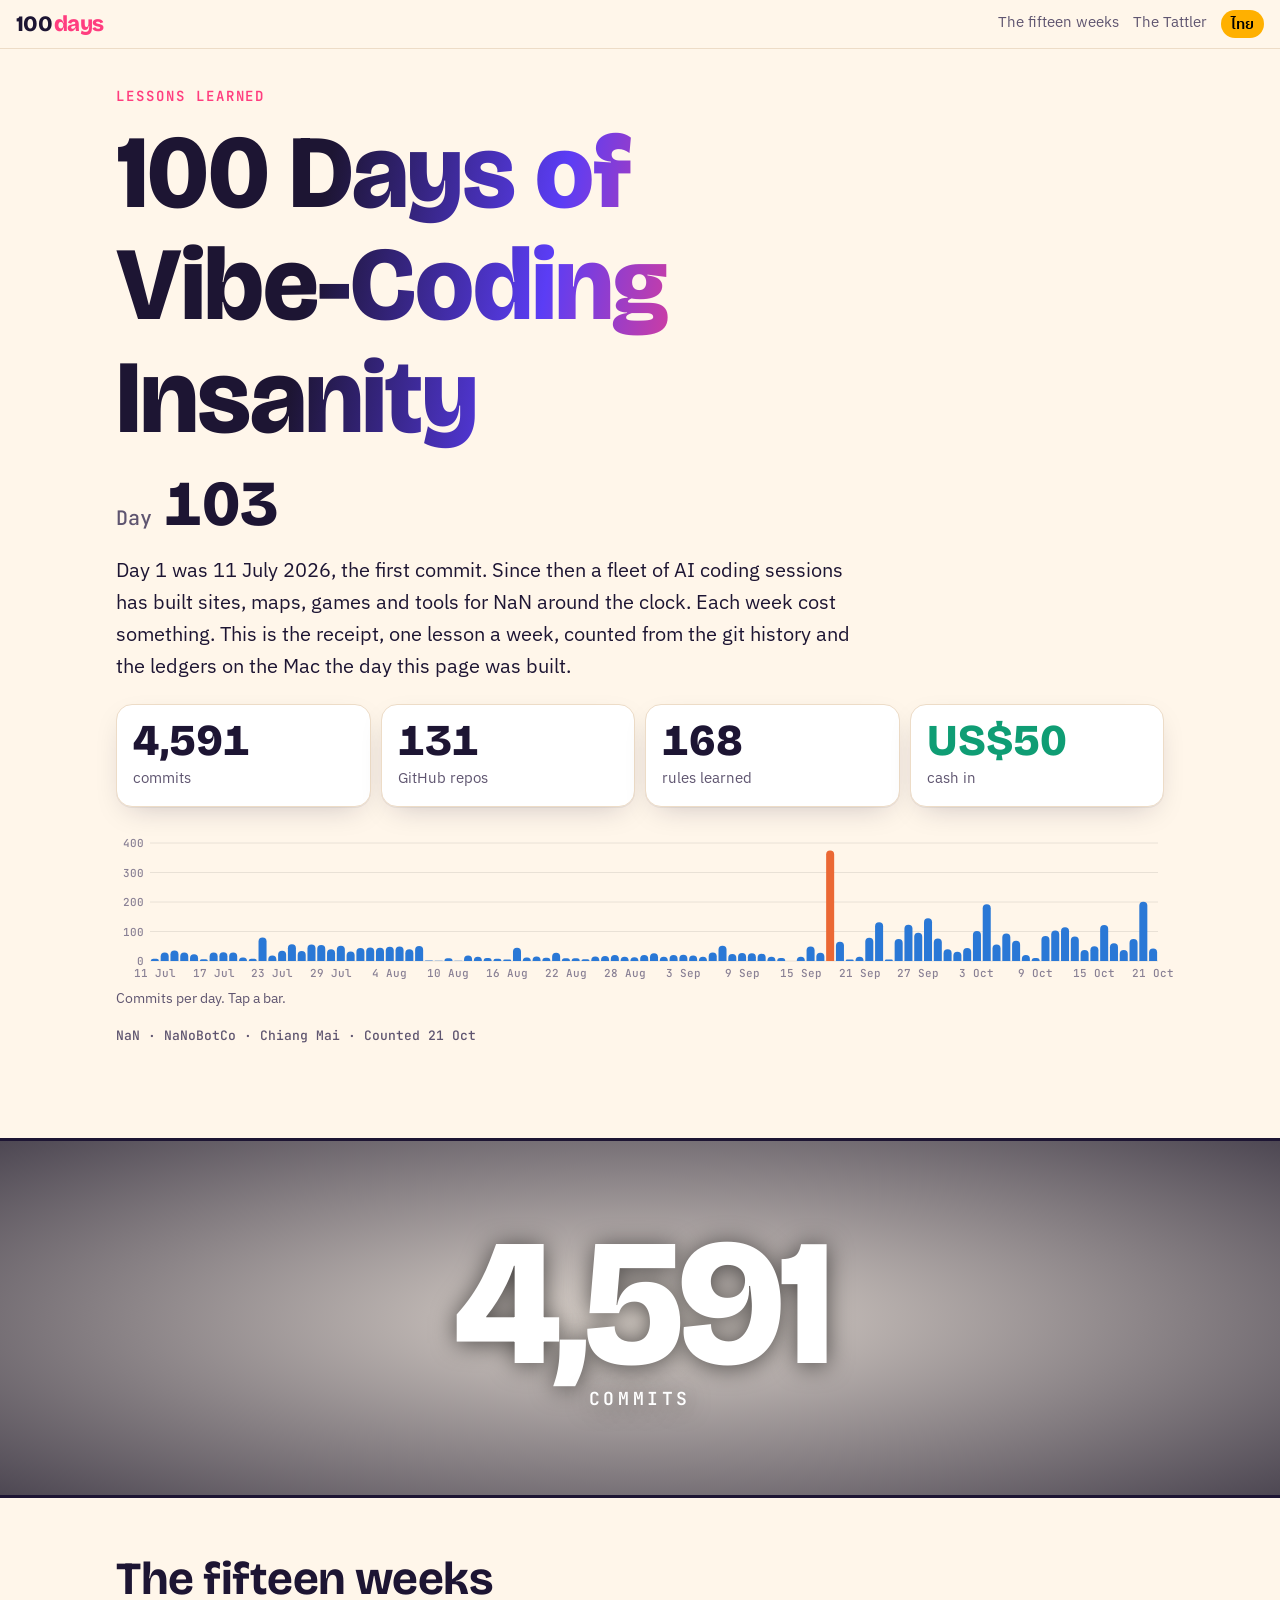
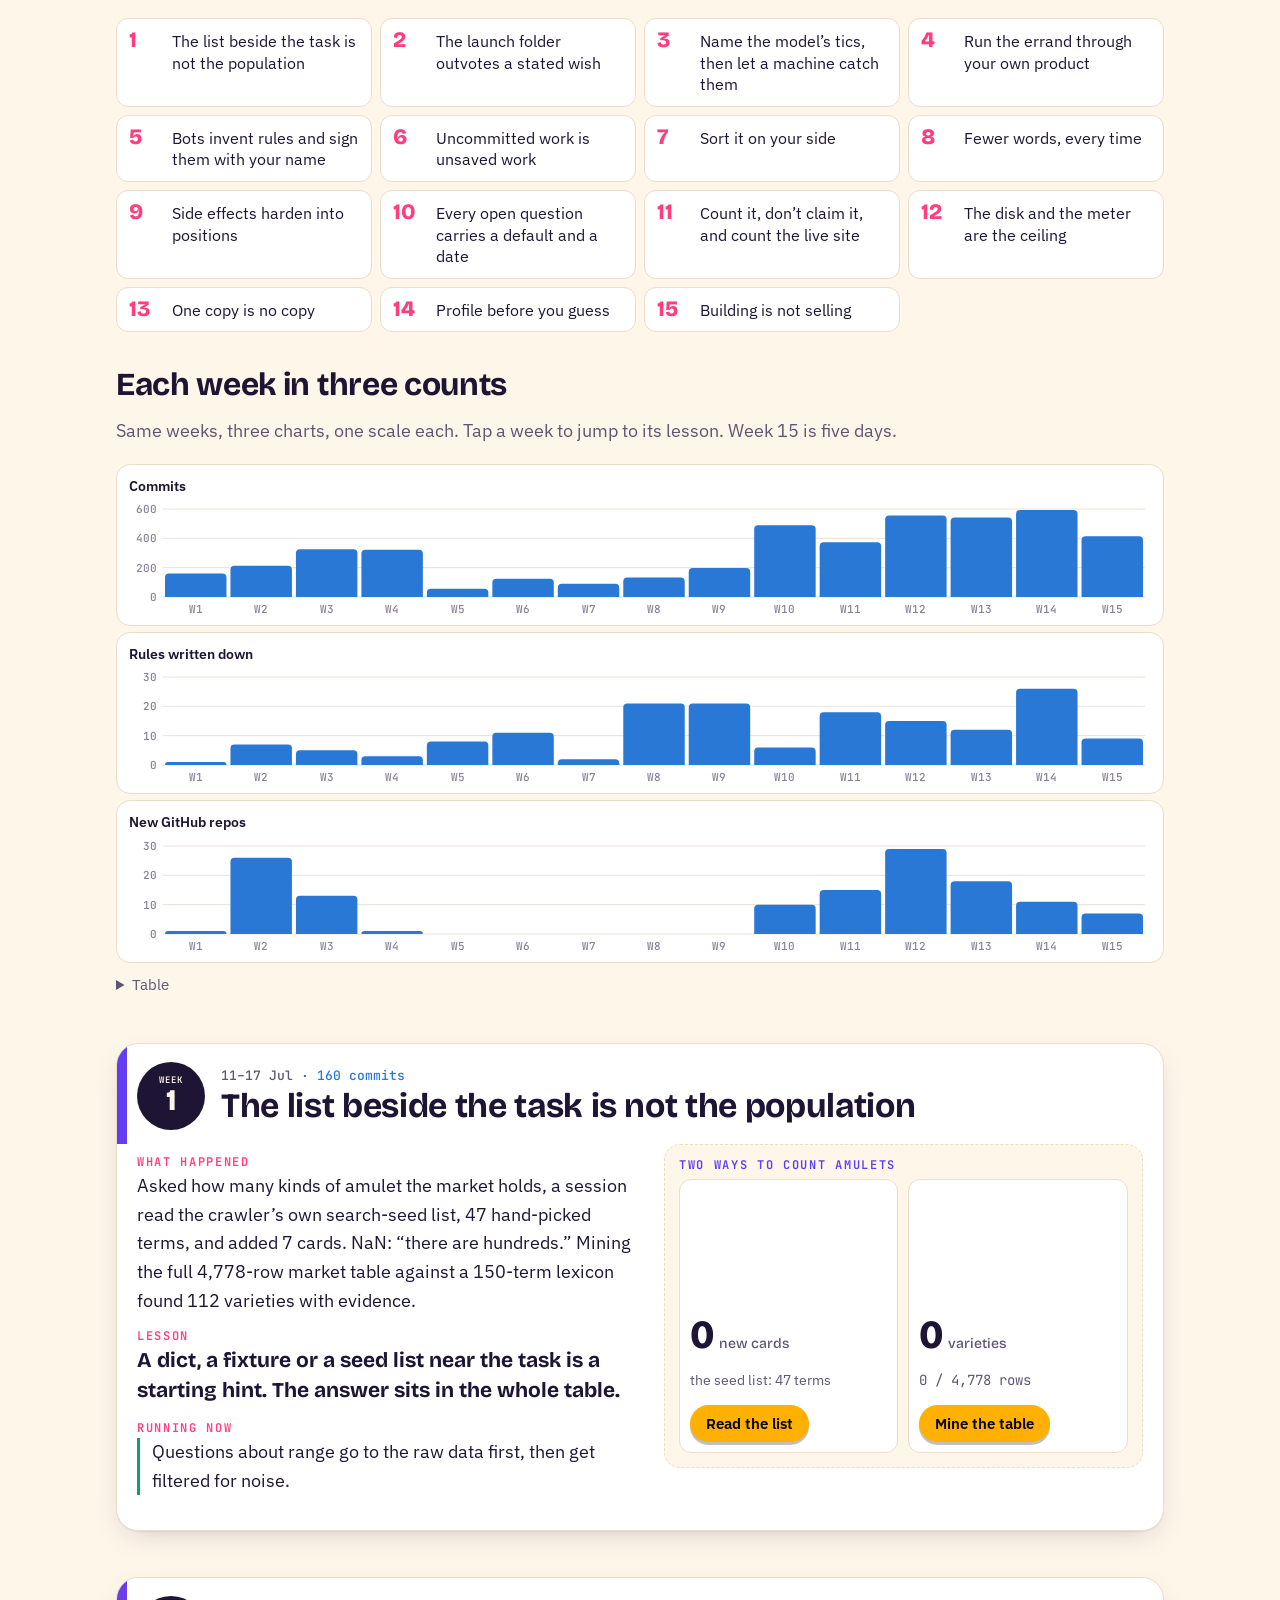
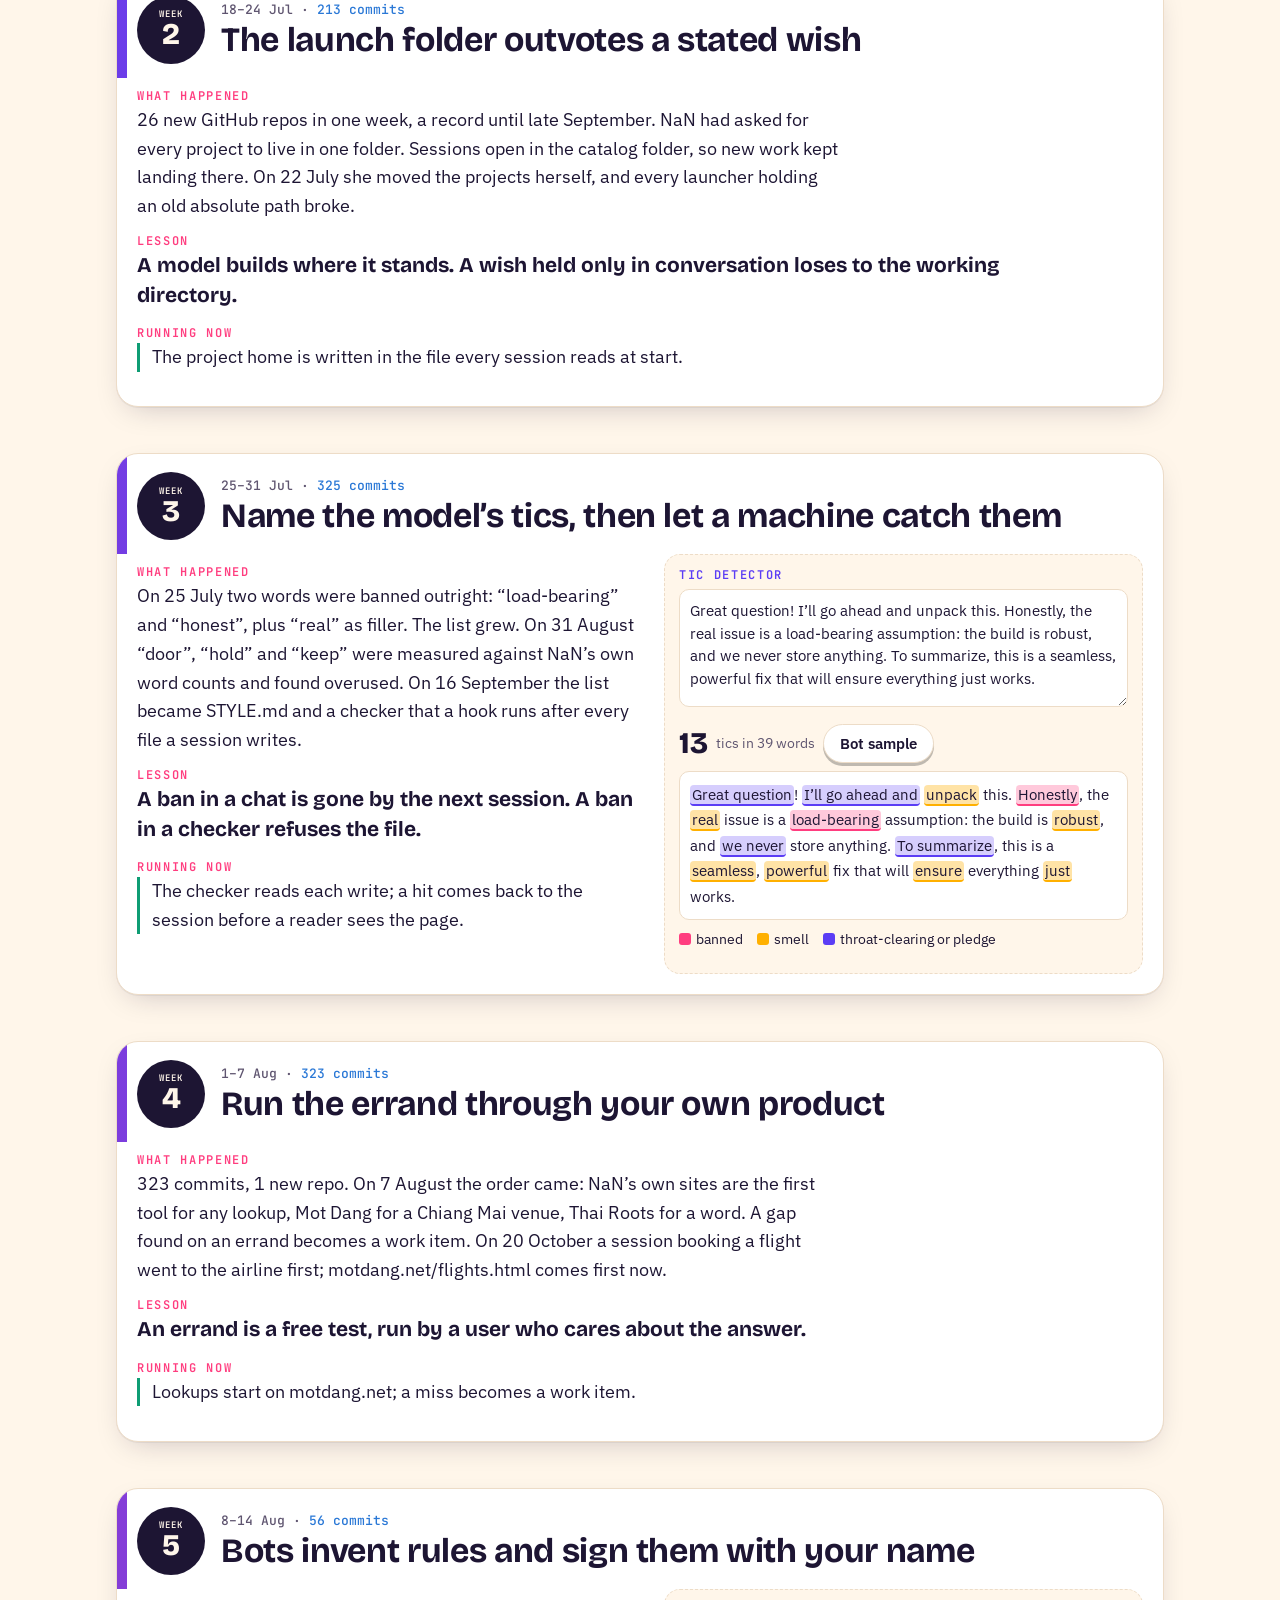
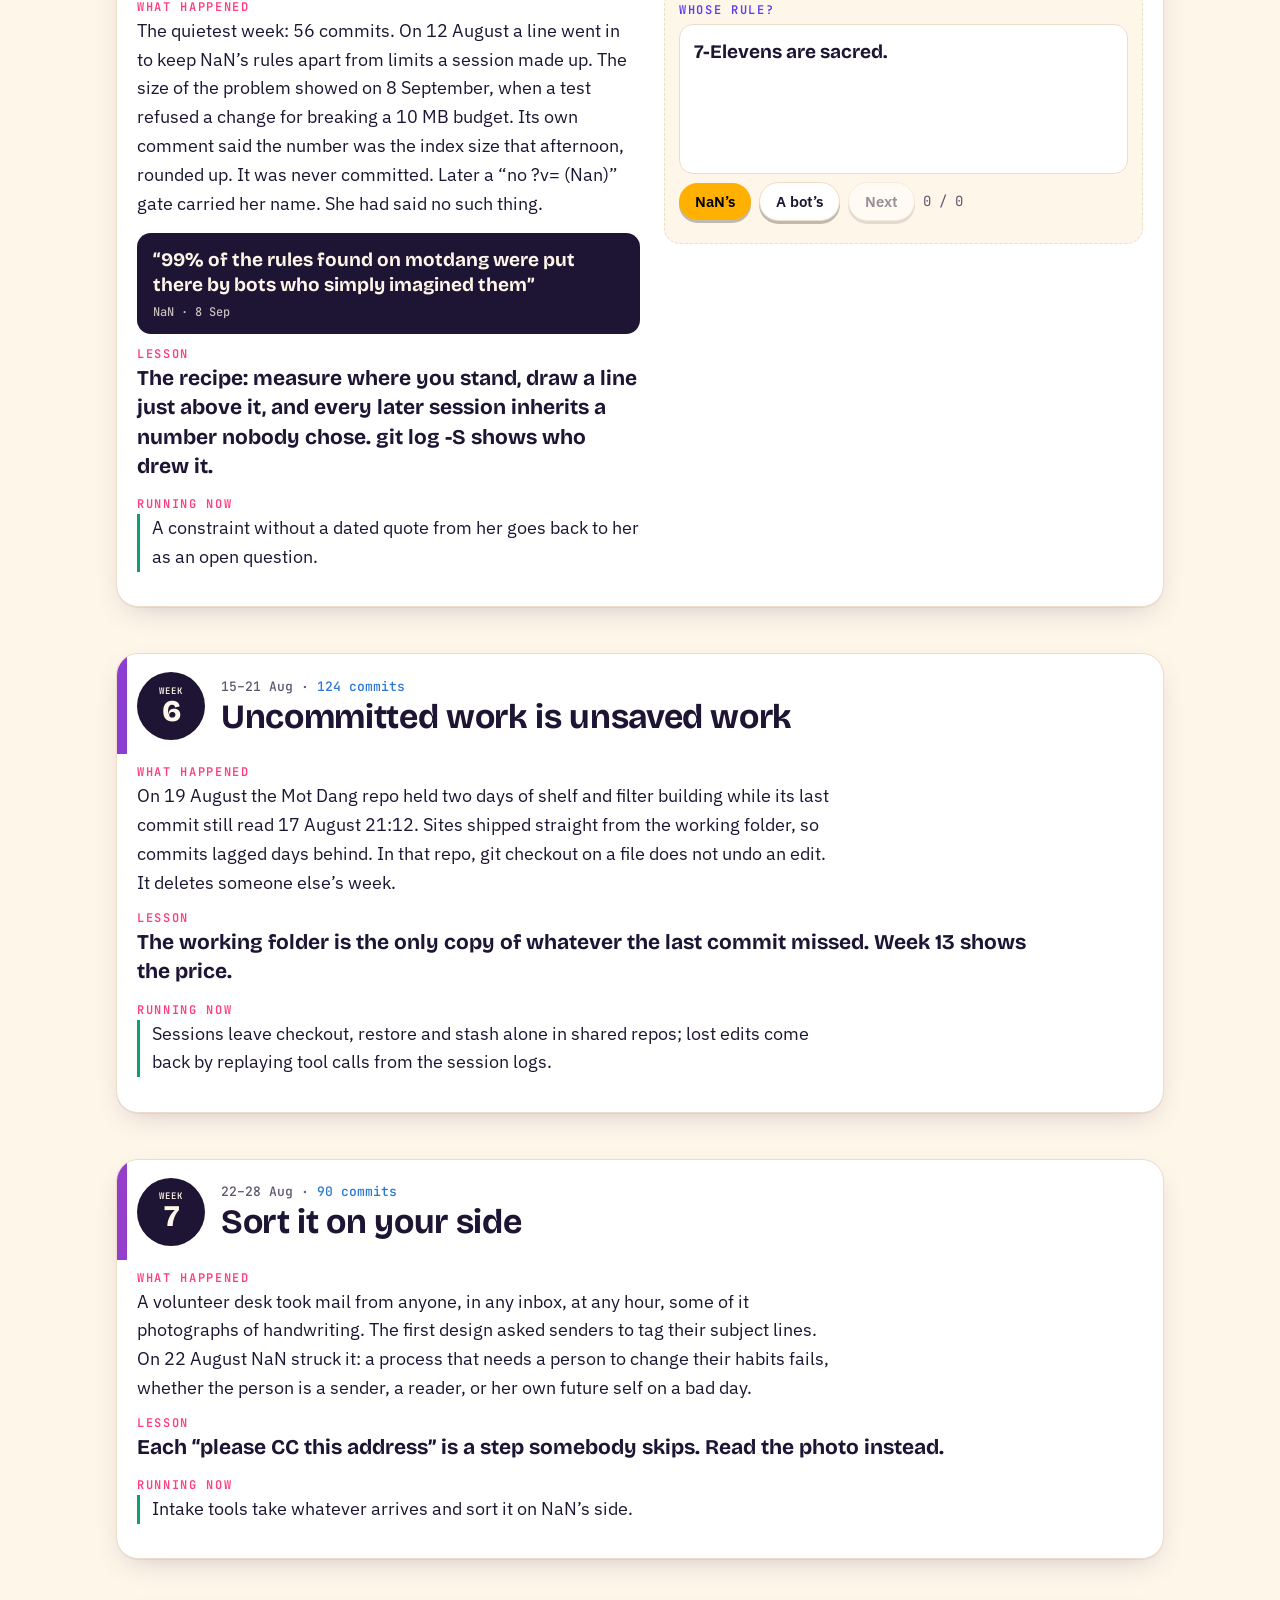
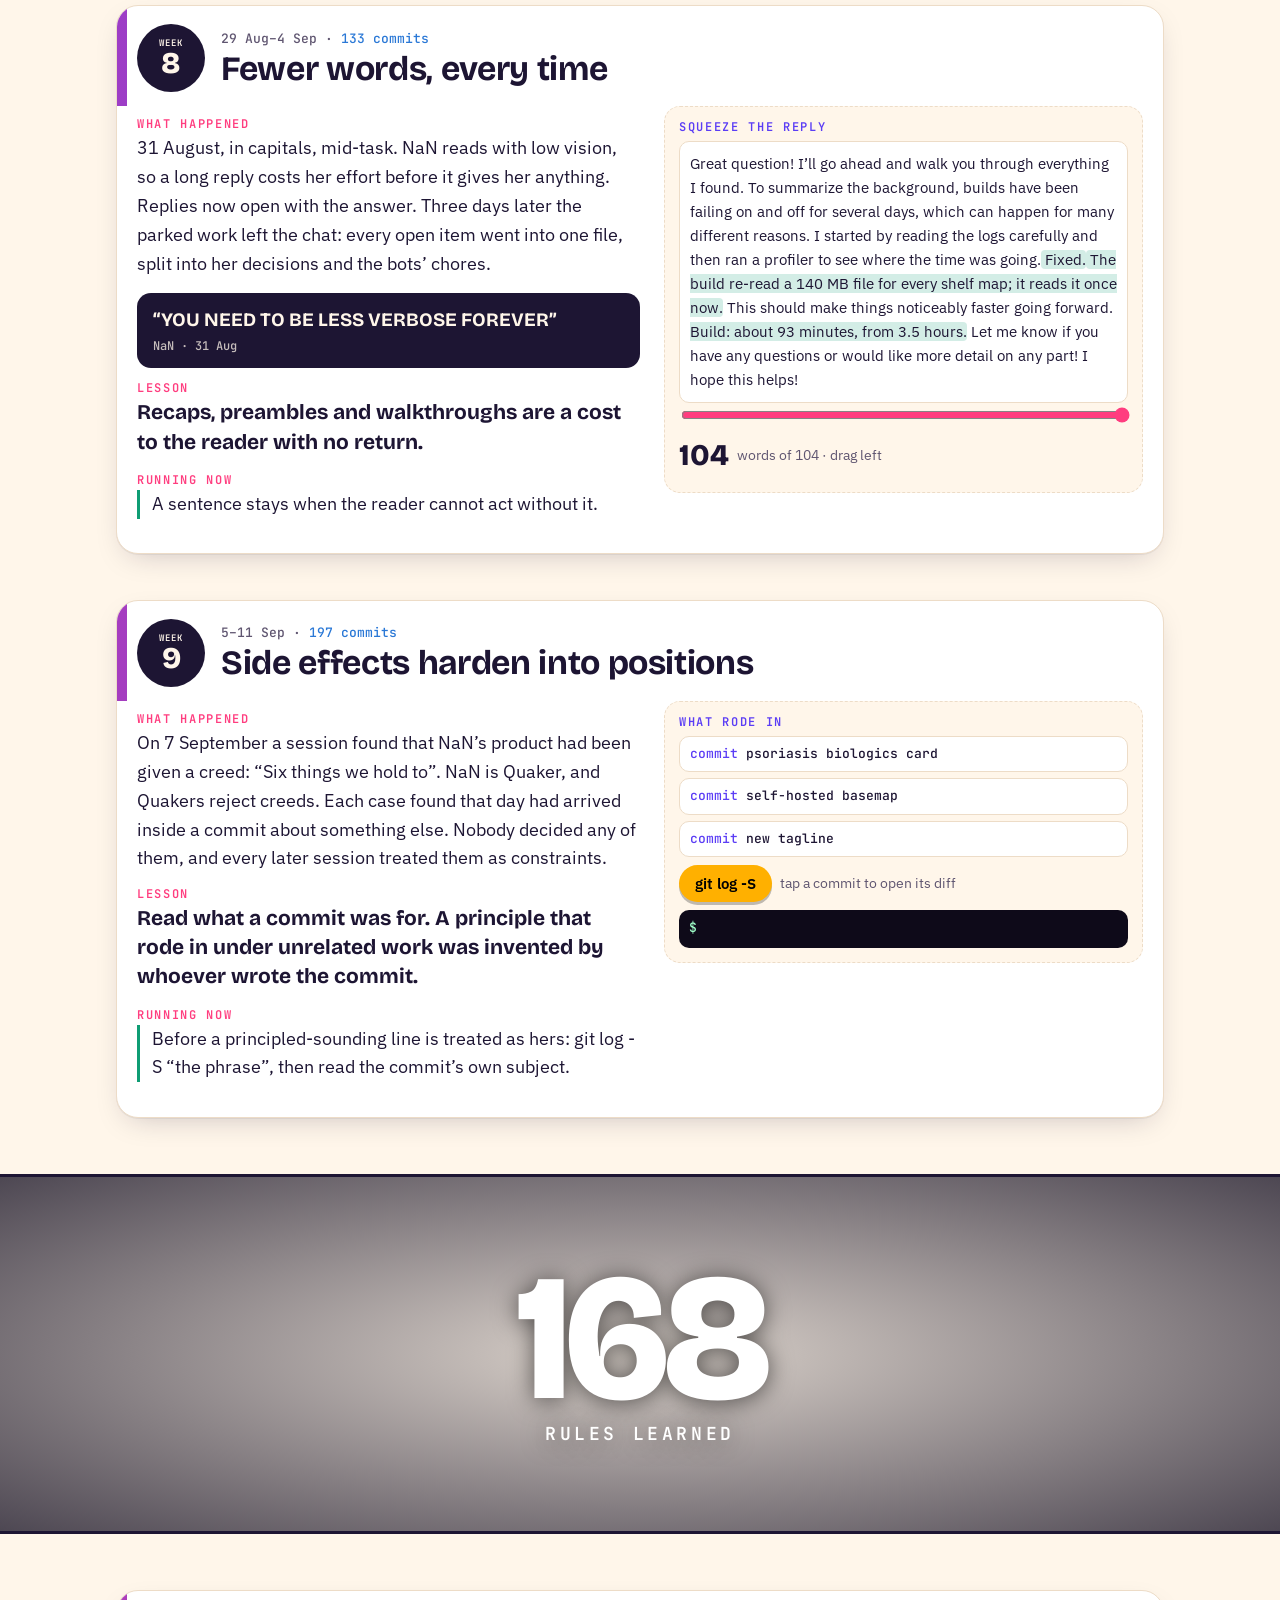
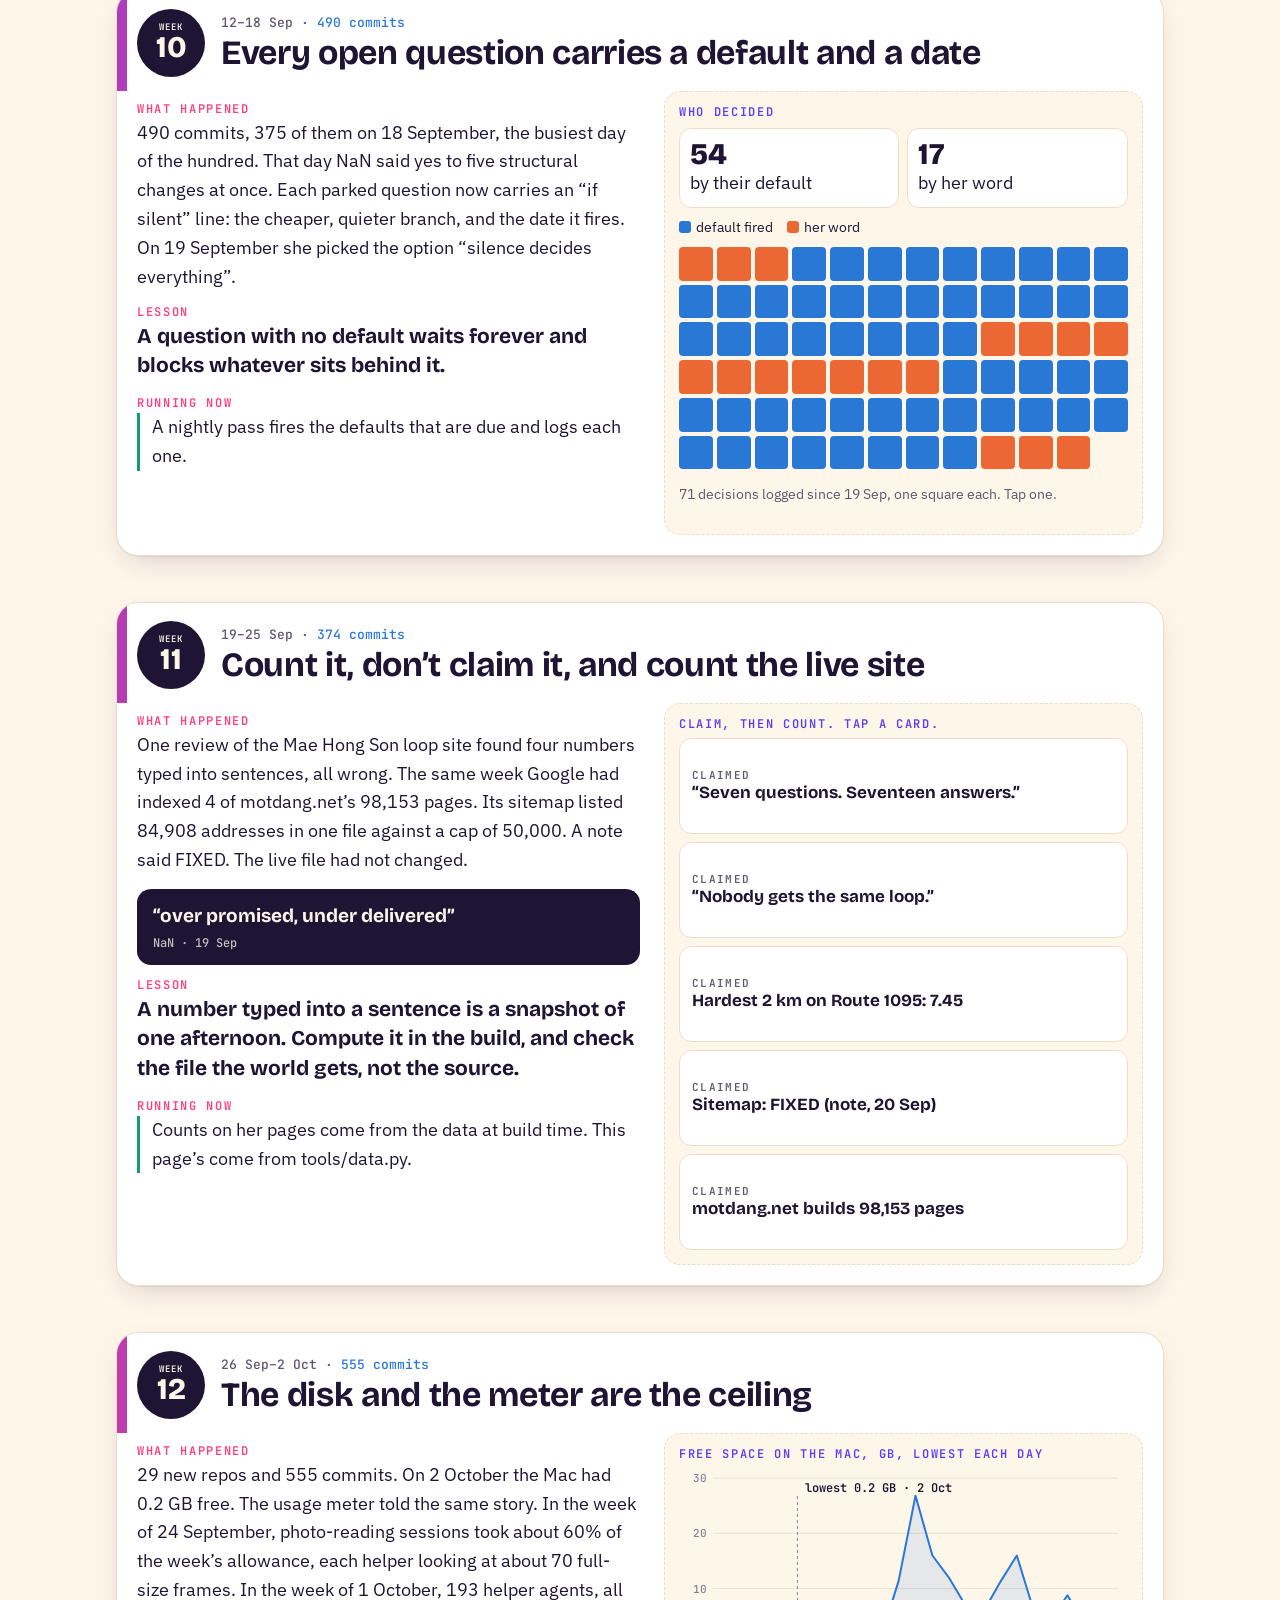
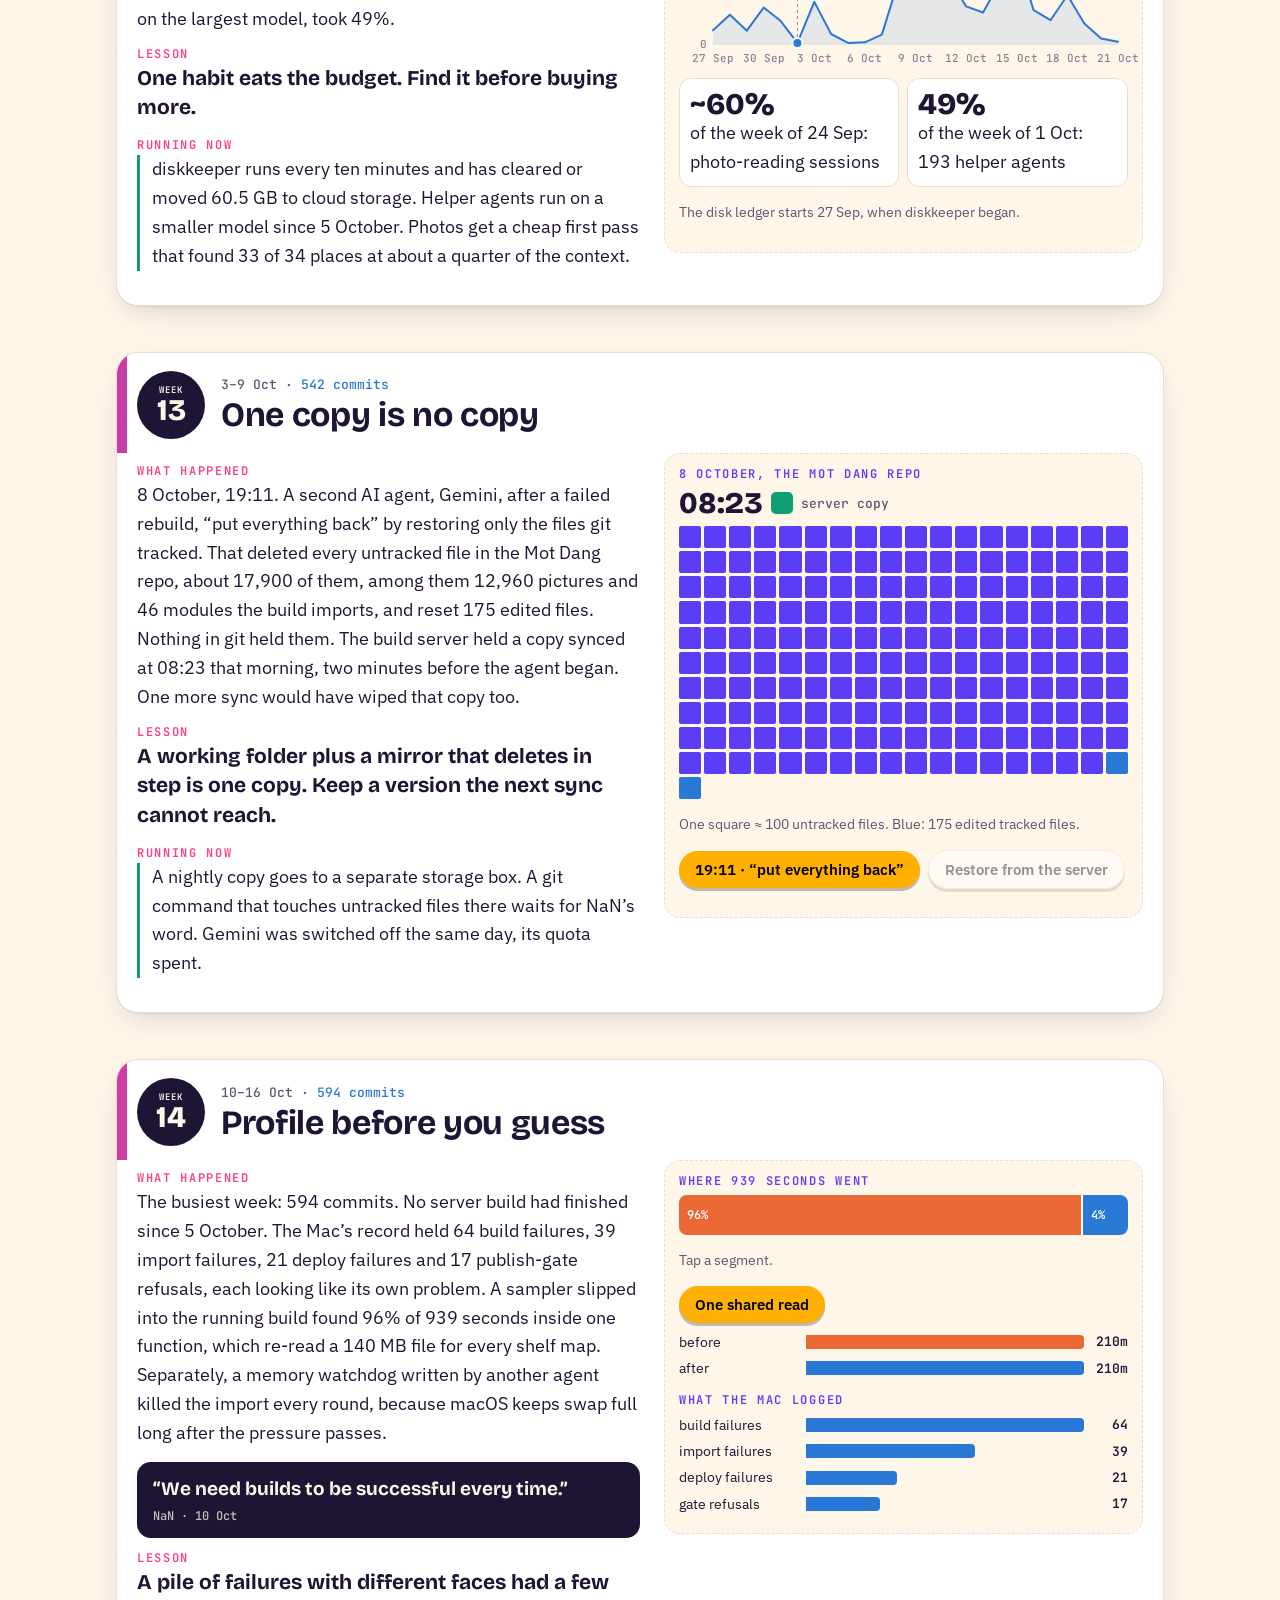
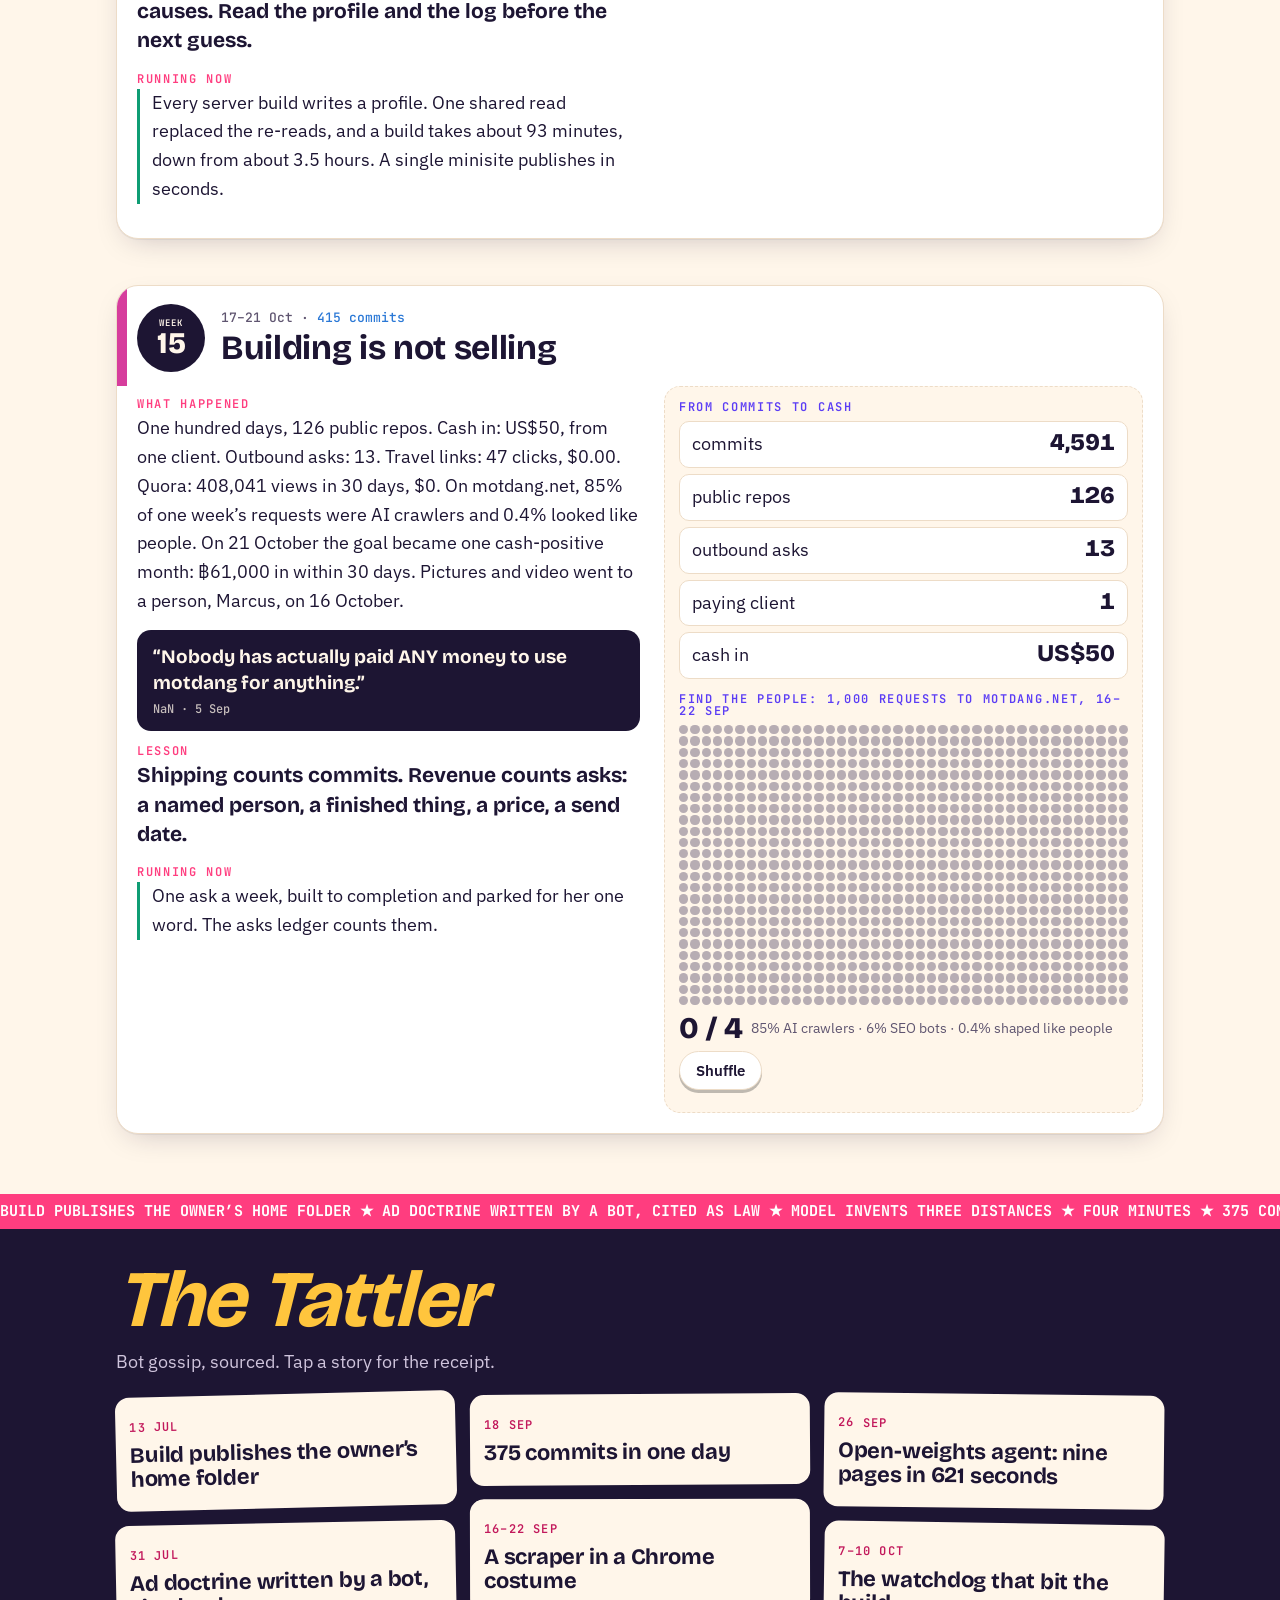
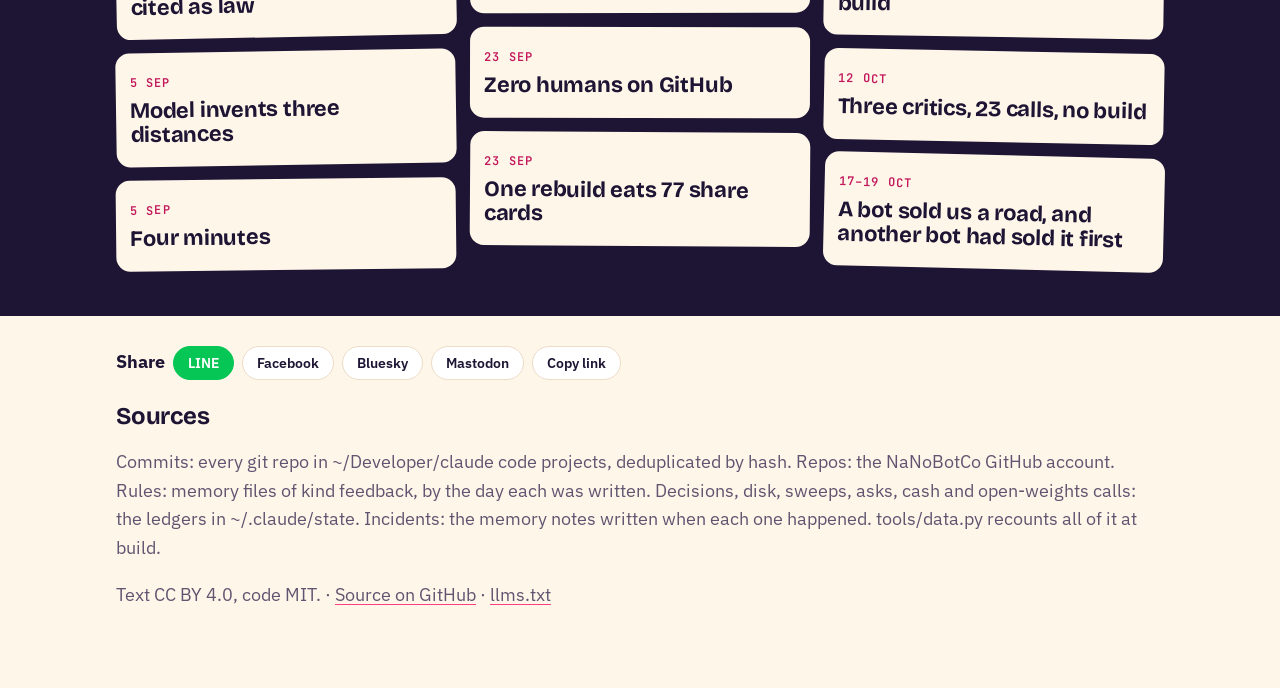
==== commit b7492b16: "Counts in the description from data.json; llms.txt fills gossip tokens; data.py stops when gh return" ====
--- a/docs/index.html
+++ b/docs/index.html
@@ -4,24 +4,24 @@
 <meta charset="utf-8"><meta name="viewport" content="width=device-width,initial-scale=1">
 <meta name="google" content="notranslate">
 <title>100 Days of Vibe-Coding Insanity · Lessons learned</title>
-<meta name="description" content="Fifteen weeks of building with AI agents, one lesson a week, every number counted from git and the ledgers: 4,585 commits, 166 rules, US$50 in. Charts, gossip and toys.">
+<meta name="description" content="Fifteen weeks of building with AI agents, one lesson a week, every number counted from git and the ledgers: 4,591 commits, 168 rules, US$50 in. Charts, gossip and toys.">
 <meta name="theme-color" content="#ff3d7f">
 <link rel="canonical" href="https://nanobotco.github.io/100-days/">
 <link rel="alternate" hreflang="en" href="https://nanobotco.github.io/100-days/"><link rel="alternate" hreflang="th" href="https://nanobotco.github.io/100-days/th/"><link rel="alternate" hreflang="x-default" href="https://nanobotco.github.io/100-days/">
 <meta property="og:type" content="article"><meta property="og:site_name" content="NaNoBotCo">
-<meta property="og:title" content="100 Days of Vibe-Coding Insanity"><meta property="og:description" content="Fifteen weeks of building with AI agents, one lesson a week, every number counted from git and the ledgers: 4,585 commits, 166 rules, US$50 in. Charts, gossip and toys.">
+<meta property="og:title" content="100 Days of Vibe-Coding Insanity"><meta property="og:description" content="Fifteen weeks of building with AI agents, one lesson a week, every number counted from git and the ledgers: 4,591 commits, 168 rules, US$50 in. Charts, gossip and toys.">
 <meta property="og:url" content="https://nanobotco.github.io/100-days/"><meta property="og:locale" content="en_US">
 <meta property="og:image" content="https://nanobotco.github.io/100-days/card.png"><meta property="og:image:secure_url" content="https://nanobotco.github.io/100-days/card.png"><meta property="og:image:type" content="image/png">
 <meta property="og:image:width" content="1200"><meta property="og:image:height" content="630">
 <meta property="og:image:alt" content="100 Days of Vibe-Coding Insanity: 15 weeks · 15 lessons · counted from git">
-<meta name="twitter:card" content="summary_large_image"><meta name="twitter:title" content="100 Days of Vibe-Coding Insanity"><meta name="twitter:description" content="Fifteen weeks of building with AI agents, one lesson a week, every number counted from git and the ledgers: 4,585 commits, 166 rules, US$50 in. Charts, gossip and toys."><meta name="twitter:image" content="https://nanobotco.github.io/100-days/card.png">
+<meta name="twitter:card" content="summary_large_image"><meta name="twitter:title" content="100 Days of Vibe-Coding Insanity"><meta name="twitter:description" content="Fifteen weeks of building with AI agents, one lesson a week, every number counted from git and the ledgers: 4,591 commits, 168 rules, US$50 in. Charts, gossip and toys."><meta name="twitter:image" content="https://nanobotco.github.io/100-days/card.png">
 <link rel="icon" href="icon.svg" type="image/svg+xml">
 <link rel="alternate" type="text/plain" href="https://nanobotco.github.io/100-days/llms.txt" title="llms.txt">
 <link rel="preconnect" href="https://fonts.googleapis.com"><link rel="preconnect" href="https://fonts.gstatic.com" crossorigin>
 <link href="https://fonts.googleapis.com/css2?family=Bricolage+Grotesque:opsz,wght@12..96,500;12..96,800&family=IBM+Plex+Sans:wght@400;600&family=IBM+Plex+Sans+Thai:wght@400;600;700&family=JetBrains+Mono:wght@500&display=swap" rel="stylesheet">
 <link rel="stylesheet" href="style.css">
 <script>if(/translate\.goog$/.test(location.hostname))location.replace("https://nanobotco.github.io/100-days/")</script>
-<script type="application/ld+json">{"@context": "https://schema.org", "@type": "Article", "headline": "100 Days of Vibe-Coding Insanity", "description": "Fifteen weeks of building with AI agents, one lesson a week, every number counted from git and the ledgers: 4,585 commits, 166 rules, US$50 in. Charts, gossip and toys.", "inLanguage": "en", "url": "https://nanobotco.github.io/100-days/", "image": "https://nanobotco.github.io/100-days/card.png", "author": {"@type": "Person", "name": "NaN"}, "publisher": {"@type": "Organization", "name": "NaNoBotCo"}, "dateModified": "2026-10-21", "license": "https://creativecommons.org/licenses/by/4.0/"}</script>
+<script type="application/ld+json">{"@context": "https://schema.org", "@type": "Article", "headline": "100 Days of Vibe-Coding Insanity", "description": "Fifteen weeks of building with AI agents, one lesson a week, every number counted from git and the ledgers: 4,591 commits, 168 rules, US$50 in. Charts, gossip and toys.", "inLanguage": "en", "url": "https://nanobotco.github.io/100-days/", "image": "https://nanobotco.github.io/100-days/card.png", "author": {"@type": "Person", "name": "NaN"}, "publisher": {"@type": "Organization", "name": "NaNoBotCo"}, "dateModified": "2026-10-21", "license": "https://creativecommons.org/licenses/by/4.0/"}</script>
 </head>
 <body class="lang-en">
 <header class="top"><a class="brand" href="./">100<span>days</span></a>
@@ -33,15 +33,15 @@
 <p class="daycount" aria-live="off"><span>Day</span> <b id="dayn">103</b></p>
 <p class="lede">Day 1 was 11 July 2026, the first commit. Since then a fleet of AI coding sessions has built sites, maps, games and tools for NaN around the clock. Each week cost something. This is the receipt, one lesson a week, counted from the git history and the ledgers on the Mac the day this page was built.</p>
 <ul class="stats">
-<li><b data-n="4589">4,589</b><span>commits</span></li>
-<li><b data-n="130">130</b><span>GitHub repos</span></li>
+<li><b data-n="4591">4,591</b><span>commits</span></li>
+<li><b data-n="131">131</b><span>GitHub repos</span></li>
 <li><b data-n="168">168</b><span>rules learned</span></li>
 <li class="cash"><b>US$50</b><span>cash in</span></li></ul>
 <figure class="skyline"><div id="skyline" class="chart" role="img" aria-label="Commits per day. Tap a bar."></div><figcaption>Commits per day. Tap a bar.</figcaption></figure>
 <p class="byline">NaN · NaNoBotCo · Chiang Mai · Counted 21 Oct</p>
 </section>
 
-<section class="band" id="band1" aria-hidden="true"><div class="bandtxt"><b>4,589</b><span>commits</span></div></section>
+<section class="band" id="band1" aria-hidden="true"><div class="bandtxt"><b>4,591</b><span>commits</span></div></section>
 
 <section class="wrap" id="weeks">
 <h2>The fifteen weeks</h2>
@@ -168,7 +168,7 @@
 <div class="lbody"><div class="ltext">
 <p class="lab">What happened</p><p>29 new repos and 555 commits. On 2 October the Mac had 0.2 GB free. The usage meter told the same story. In the week of 24 September, photo-reading sessions took about 60% of the week’s allowance, each helper looking at about 70 full-size frames. In the week of 1 October, 193 helper agents, all on the largest model, took 49%.</p>
 <p class="lab">Lesson</p><p class="big">One habit eats the budget. Find it before buying more.</p>
-<p class="lab">Running now</p><p class="nowp">diskkeeper runs every ten minutes and has cleared or moved 60.4 GB to cloud storage. Helper agents run on a smaller model since 5 October. Photos get a cheap first pass that found 33 of 34 places at about a quarter of the context.</p></div><div class="toy" data-toy="disk"></div></div>
+<p class="lab">Running now</p><p class="nowp">diskkeeper runs every ten minutes and has cleared or moved 60.5 GB to cloud storage. Helper agents run on a smaller model since 5 October. Photos get a cheap first pass that found 33 of 34 places at about a quarter of the context.</p></div><div class="toy" data-toy="disk"></div></div>
 </article>
 <article class="lesson" id="w13" style="--wk:13">
 <header class="lh"><div class="wk"><span>Week</span><b>13</b></div>
@@ -190,10 +190,10 @@
 </article>
 <article class="lesson" id="w15" style="--wk:15">
 <header class="lh"><div class="wk"><span>Week</span><b>15</b></div>
-<div><p class="dates">17–21 Oct · <span class="wkc">413 commits</span></p>
+<div><p class="dates">17–21 Oct · <span class="wkc">415 commits</span></p>
 <h3>Building is not selling</h3></div></header>
 <div class="lbody"><div class="ltext">
-<p class="lab">What happened</p><p>One hundred days, 125 public repos. Cash in: US$50, from one client. Outbound asks: 13. Travel links: 47 clicks, $0.00. Quora: 408,041 views in 30 days, $0. On motdang.net, 85% of one week’s requests were AI crawlers and 0.4% looked like people. On 21 October the goal became one cash-positive month: ฿61,000 in within 30 days. Pictures and video went to a person, Marcus, on 16 October.</p><blockquote class="quote" lang="en"><p>“Nobody has actually paid ANY money to use motdang for anything.”</p><footer>NaN · 5 Sep</footer></blockquote><!-- stylecheck: allow — her own words -->
+<p class="lab">What happened</p><p>One hundred days, 126 public repos. Cash in: US$50, from one client. Outbound asks: 13. Travel links: 47 clicks, $0.00. Quora: 408,041 views in 30 days, $0. On motdang.net, 85% of one week’s requests were AI crawlers and 0.4% looked like people. On 21 October the goal became one cash-positive month: ฿61,000 in within 30 days. Pictures and video went to a person, Marcus, on 16 October.</p><blockquote class="quote" lang="en"><p>“Nobody has actually paid ANY money to use motdang for anything.”</p><footer>NaN · 5 Sep</footer></blockquote><!-- stylecheck: allow — her own words -->
 <p class="lab">Lesson</p><p class="big">Shipping counts commits. Revenue counts asks: a named person, a finished thing, a price, a send date.</p>
 <p class="lab">Running now</p><p class="nowp">One ask a week, built to completion and parked for her one word. The asks ledger counts them.</p></div><div class="toy" data-toy="funnel"></div></div>
 </article>
@@ -210,6 +210,6 @@
 <h2>Sources</h2><p>Commits: every git repo in ~/Developer/claude code projects, deduplicated by hash. Repos: the NaNoBotCo GitHub account. Rules: memory files of kind feedback, by the day each was written. Decisions, disk, sweeps, asks, cash and open-weights calls: the ledgers in ~/.claude/state. Incidents: the memory notes written when each one happened. tools/data.py recounts all of it at build.</p>
 <p>Text CC BY 4.0, code MIT. · <a href="https://github.com/NaNoBotCo/100-days">Source on GitHub</a> · <a href="https://nanobotco.github.io/100-days/llms.txt">llms.txt</a></p>
 </footer>
-<script id="boot" type="application/json">{"lang":"en","m":{"lang":"en","locale":"en_US","title":"100 Days of Vibe-Coding Insanity","kicker":"Lessons learned","desc":"Fifteen weeks of building with AI agents, one lesson a week, every number counted from git and the ledgers: 4,585 commits, 166 rules, US$50 in. Charts, gossip and toys.","card_line":"15 weeks · 15 lessons · counted from git","byline":"NaN · NaNoBotCo · Chiang Mai","other":"ไทย","other_href":"th/","dayword":"Day","of":"of","lede":"Day 1 was 11 July 2026, the first commit. Since then a fleet of AI coding sessions has built sites, maps, games and tools for NaN around the clock. Each week cost something. This is the receipt, one lesson a week, counted from the git history and the ledgers on the Mac the day this page was built.","stat_commits":"commits","stat_repos":"GitHub repos","stat_rules":"rules learned","stat_usd":"cash in","skyline":"Commits per day. Tap a bar.","toc":"The fifteen weeks","weeks_h":"Each week in three counts","weeks_note":"Same weeks, three charts, one scale each. Tap a week to jump to its lesson. Week 15 is five days.","c_commits":"Commits","c_rules":"Rules written down","c_repos":"New GitHub repos","week":"Week","happened":"What happened","lesson":"Lesson","now":"Running now","tattler":"The Tattler","tattler_sub":"Bot gossip, sourced. Tap a story for the receipt.","ledger_h":"The ledger","table":"Table","date":"Date","count":"Count","share":"Share","copy":"Copy link","copied":"Copied","sources_h":"Sources","sources":"Commits: every git repo in ~/Developer/claude code projects, deduplicated by hash. Repos: the NaNoBotCo GitHub account. Rules: memory files of kind feedback, by the day each was written. Decisions, disk, sweeps, asks, cash and open-weights calls: the ledgers in ~/.claude/state. Incidents: the memory notes written when each one happened. tools/data.py recounts all of it at build.","licence":"Text CC BY 4.0, code MIT.","source_link":"Source on GitHub","built":"Counted"},"weeks":[{"w":1,"dates":"11–17 Jul","title":"The list beside the task is not the population"},{"w":2,"dates":"18–24 Jul","title":"The launch folder outvotes a stated wish"},{"w":3,"dates":"25–31 Jul","title":"Name the model’s tics, then let a machine catch them"},{"w":4,"dates":"1–7 Aug","title":"Run the errand through your own product"},{"w":5,"dates":"8–14 Aug","title":"Bots invent rules and sign them with your name"},{"w":6,"dates":"15–21 Aug","title":"Uncommitted work is unsaved work"},{"w":7,"dates":"22–28 Aug","title":"Sort it on your side"},{"w":8,"dates":"29 Aug–4 Sep","title":"Fewer words, every time"},{"w":9,"dates":"5–11 Sep","title":"Side effects harden into positions"},{"w":10,"dates":"12–18 Sep","title":"Every open question carries a default and a date"},{"w":11,"dates":"19–25 Sep","title":"Count it, don’t claim it, and count the live site"},{"w":12,"dates":"26 Sep–2 Oct","title":"The disk and the meter are the ceiling"},{"w":13,"dates":"3–9 Oct","title":"One copy is no copy"},{"w":14,"dates":"10–16 Oct","title":"Profile before you guess"},{"w":15,"dates":"17–21 Oct","title":"Building is not selling"}],"d":{"day0":"2026-07-11","today":"2026-10-21","days":103,"daily":[8,29,36,29,23,6,29,30,29,12,8,80,19,35,57,34,56,54,40,52,32,44,46,45,48,49,40,51,2,1,9,1,19,14,10,8,5,45,12,15,11,28,9,9,6,15,17,20,14,13,20,26,14,20,21,19,14,29,52,24,27,26,25,14,10,0,14,49,28,375,65,5,14,79,131,5,75,123,96,145,76,40,31,44,102,192,56,93,69,20,10,85,103,114,83,37,50,122,60,37,75,201,40],"weekly":[160,213,325,323,56,124,90,133,197,490,374,555,542,594,413],"commits":4589,"top_day":["2026-09-18",375],"repos_weekly":[1,26,13,1,0,0,0,0,0,10,15,29,18,11,6],"repos":130,"public":125,"rules_weekly":[1,7,5,3,8,11,2,21,21,6,18,15,12,26,9],"rules_before":3,"rules":168,"decisions":71,"by_her":17,"by_silence":54,"decisions_from":"2026-09-19","decision_list":[["2026-09-19","her"],["2026-09-25","her"],["2026-09-26","her"],["2026-09-30","silence"],["2026-10-02","silence"],["2026-10-02","silence"],["2026-10-02","silence"],["2026-10-02","silence"],["2026-10-02","silence"],["2026-10-02","silence"],["2026-10-02","silence"],["2026-10-02","silence"],["2026-10-02","silence"],["2026-10-02","silence"],["2026-10-02","silence"],["2026-10-02","silence"],["2026-10-02","silence"],["2026-10-02","silence"],["2026-10-02","silence"],["2026-10-02","silence"],["2026-10-02","silence"],["2026-10-02","silence"],["2026-10-02","silence"],["2026-10-02","silence"],["2026-10-02","silence"],["2026-10-02","silence"],["2026-10-02","silence"],["2026-10-02","silence"],["2026-10-02","silence"],["2026-10-02","silence"],["2026-10-02","silence"],["2026-10-03","silence"],["2026-10-04","her"],["2026-10-04","her"],["2026-10-04","her"],["2026-10-04","her"],["2026-10-04","her"],["2026-10-04","her"],["2026-10-04","her"],["2026-10-04","her"],["2026-10-04","her"],["2026-10-04","her"],["2026-10-04","her"],["2026-10-06","silence"],["2026-10-06","silence"],["2026-10-06","silence"],["2026-10-06","silence"],["2026-10-06","silence"],["2026-10-06","silence"],["2026-10-06","silence"],["2026-10-06","silence"],["2026-10-07","silence"],["2026-10-07","silence"],["2026-10-07","silence"],["2026-10-07","silence"],["2026-10-07","silence"],["2026-10-07","silence"],["2026-10-07","silence"],["2026-10-07","silence"],["2026-10-09","silence"],["2026-10-10","silence"],["2026-10-10","silence"],["2026-10-10","silence"],["2026-10-10","silence"],["2026-10-10","silence"],["2026-10-10","silence"],["2026-10-10","silence"],["2026-10-10","silence"],["2026-10-16","her"],["2026-10-16","her"],["2026-10-16","her"]],"disk":[["2026-09-27",2.5],["2026-09-28",5.3],["2026-09-29",2.4],["2026-09-30",6.6],["2026-10-01",4.2],["2026-10-02",0.2],["2026-10-03",7.6],["2026-10-04",1.8],["2026-10-05",0.2],["2026-10-06",0.3],["2026-10-07",1.7],["2026-10-08",11.4],["2026-10-09",26.8],["2026-10-10",16.0],["2026-10-11",11.9],["2026-10-12",6.8],["2026-10-13",5.7],["2026-10-14",11.1],["2026-10-15",16.0],["2026-10-16",6.1],["2026-10-17",4.3],["2026-10-18",8.8],["2026-10-19",3.7],["2026-10-20",1.0],["2026-10-21",0.4]],"disk_min":0.2,"swept_gb":60.4,"ow_calls":762,"ow_usd":0.76,"asks":13,"usd_in":50.0}}</script>
+<script id="boot" type="application/json">{"lang":"en","m":{"lang":"en","locale":"en_US","title":"100 Days of Vibe-Coding Insanity","kicker":"Lessons learned","desc":"Fifteen weeks of building with AI agents, one lesson a week, every number counted from git and the ledgers: 4,591 commits, 168 rules, US$50 in. Charts, gossip and toys.","card_line":"15 weeks · 15 lessons · counted from git","byline":"NaN · NaNoBotCo · Chiang Mai","other":"ไทย","other_href":"th/","dayword":"Day","of":"of","lede":"Day 1 was 11 July 2026, the first commit. Since then a fleet of AI coding sessions has built sites, maps, games and tools for NaN around the clock. Each week cost something. This is the receipt, one lesson a week, counted from the git history and the ledgers on the Mac the day this page was built.","stat_commits":"commits","stat_repos":"GitHub repos","stat_rules":"rules learned","stat_usd":"cash in","skyline":"Commits per day. Tap a bar.","toc":"The fifteen weeks","weeks_h":"Each week in three counts","weeks_note":"Same weeks, three charts, one scale each. Tap a week to jump to its lesson. Week 15 is five days.","c_commits":"Commits","c_rules":"Rules written down","c_repos":"New GitHub repos","week":"Week","happened":"What happened","lesson":"Lesson","now":"Running now","tattler":"The Tattler","tattler_sub":"Bot gossip, sourced. Tap a story for the receipt.","ledger_h":"The ledger","table":"Table","date":"Date","count":"Count","share":"Share","copy":"Copy link","copied":"Copied","sources_h":"Sources","sources":"Commits: every git repo in ~/Developer/claude code projects, deduplicated by hash. Repos: the NaNoBotCo GitHub account. Rules: memory files of kind feedback, by the day each was written. Decisions, disk, sweeps, asks, cash and open-weights calls: the ledgers in ~/.claude/state. Incidents: the memory notes written when each one happened. tools/data.py recounts all of it at build.","licence":"Text CC BY 4.0, code MIT.","source_link":"Source on GitHub","built":"Counted"},"weeks":[{"w":1,"dates":"11–17 Jul","title":"The list beside the task is not the population"},{"w":2,"dates":"18–24 Jul","title":"The launch folder outvotes a stated wish"},{"w":3,"dates":"25–31 Jul","title":"Name the model’s tics, then let a machine catch them"},{"w":4,"dates":"1–7 Aug","title":"Run the errand through your own product"},{"w":5,"dates":"8–14 Aug","title":"Bots invent rules and sign them with your name"},{"w":6,"dates":"15–21 Aug","title":"Uncommitted work is unsaved work"},{"w":7,"dates":"22–28 Aug","title":"Sort it on your side"},{"w":8,"dates":"29 Aug–4 Sep","title":"Fewer words, every time"},{"w":9,"dates":"5–11 Sep","title":"Side effects harden into positions"},{"w":10,"dates":"12–18 Sep","title":"Every open question carries a default and a date"},{"w":11,"dates":"19–25 Sep","title":"Count it, don’t claim it, and count the live site"},{"w":12,"dates":"26 Sep–2 Oct","title":"The disk and the meter are the ceiling"},{"w":13,"dates":"3–9 Oct","title":"One copy is no copy"},{"w":14,"dates":"10–16 Oct","title":"Profile before you guess"},{"w":15,"dates":"17–21 Oct","title":"Building is not selling"}],"d":{"day0":"2026-07-11","today":"2026-10-21","days":103,"daily":[8,29,36,29,23,6,29,30,29,12,8,80,19,35,57,34,56,54,40,52,32,44,46,45,48,49,40,51,2,1,9,1,19,14,10,8,5,45,12,15,11,28,9,9,6,15,17,20,14,13,20,26,14,20,21,19,14,29,52,24,27,26,25,14,10,0,14,49,28,375,65,5,14,79,131,5,75,123,96,145,76,40,31,44,102,192,56,93,69,20,10,85,103,114,83,37,50,122,60,37,75,201,42],"weekly":[160,213,325,323,56,124,90,133,197,490,374,555,542,594,415],"commits":4591,"top_day":["2026-09-18",375],"repos_weekly":[1,26,13,1,0,0,0,0,0,10,15,29,18,11,7],"repos":131,"public":126,"rules_weekly":[1,7,5,3,8,11,2,21,21,6,18,15,12,26,9],"rules_before":3,"rules":168,"decisions":71,"by_her":17,"by_silence":54,"decisions_from":"2026-09-19","decision_list":[["2026-09-19","her"],["2026-09-25","her"],["2026-09-26","her"],["2026-09-30","silence"],["2026-10-02","silence"],["2026-10-02","silence"],["2026-10-02","silence"],["2026-10-02","silence"],["2026-10-02","silence"],["2026-10-02","silence"],["2026-10-02","silence"],["2026-10-02","silence"],["2026-10-02","silence"],["2026-10-02","silence"],["2026-10-02","silence"],["2026-10-02","silence"],["2026-10-02","silence"],["2026-10-02","silence"],["2026-10-02","silence"],["2026-10-02","silence"],["2026-10-02","silence"],["2026-10-02","silence"],["2026-10-02","silence"],["2026-10-02","silence"],["2026-10-02","silence"],["2026-10-02","silence"],["2026-10-02","silence"],["2026-10-02","silence"],["2026-10-02","silence"],["2026-10-02","silence"],["2026-10-02","silence"],["2026-10-03","silence"],["2026-10-04","her"],["2026-10-04","her"],["2026-10-04","her"],["2026-10-04","her"],["2026-10-04","her"],["2026-10-04","her"],["2026-10-04","her"],["2026-10-04","her"],["2026-10-04","her"],["2026-10-04","her"],["2026-10-04","her"],["2026-10-06","silence"],["2026-10-06","silence"],["2026-10-06","silence"],["2026-10-06","silence"],["2026-10-06","silence"],["2026-10-06","silence"],["2026-10-06","silence"],["2026-10-06","silence"],["2026-10-07","silence"],["2026-10-07","silence"],["2026-10-07","silence"],["2026-10-07","silence"],["2026-10-07","silence"],["2026-10-07","silence"],["2026-10-07","silence"],["2026-10-07","silence"],["2026-10-09","silence"],["2026-10-10","silence"],["2026-10-10","silence"],["2026-10-10","silence"],["2026-10-10","silence"],["2026-10-10","silence"],["2026-10-10","silence"],["2026-10-10","silence"],["2026-10-10","silence"],["2026-10-16","her"],["2026-10-16","her"],["2026-10-16","her"]],"disk":[["2026-09-27",2.5],["2026-09-28",5.3],["2026-09-29",2.4],["2026-09-30",6.6],["2026-10-01",4.2],["2026-10-02",0.2],["2026-10-03",7.6],["2026-10-04",1.8],["2026-10-05",0.2],["2026-10-06",0.3],["2026-10-07",1.7],["2026-10-08",11.4],["2026-10-09",26.8],["2026-10-10",16.0],["2026-10-11",11.9],["2026-10-12",6.8],["2026-10-13",5.7],["2026-10-14",11.1],["2026-10-15",16.0],["2026-10-16",6.1],["2026-10-17",4.3],["2026-10-18",8.8],["2026-10-19",3.7],["2026-10-20",1.0],["2026-10-21",0.4]],"disk_min":0.2,"swept_gb":60.5,"ow_calls":762,"ow_usd":0.76,"asks":13,"usd_in":50.0}}</script>
 <script src="app.js" defer></script>
 </body></html>
